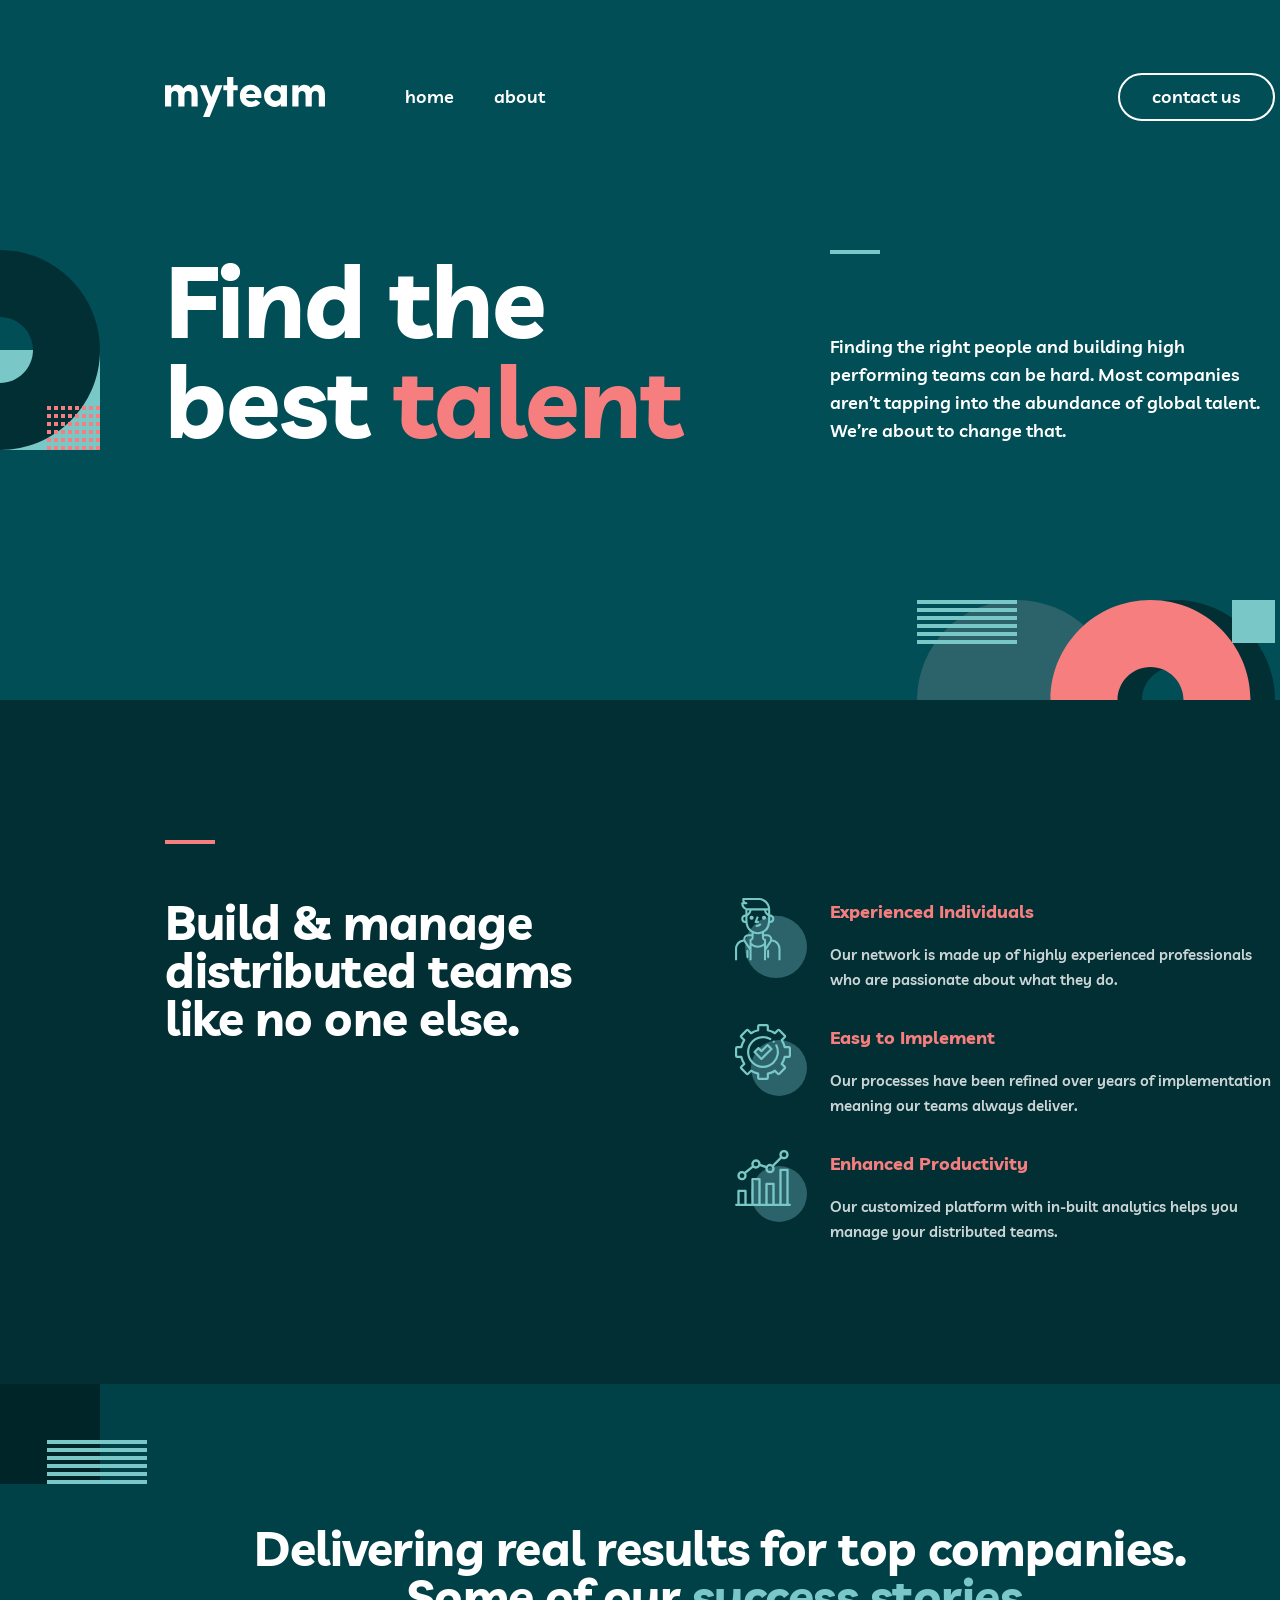
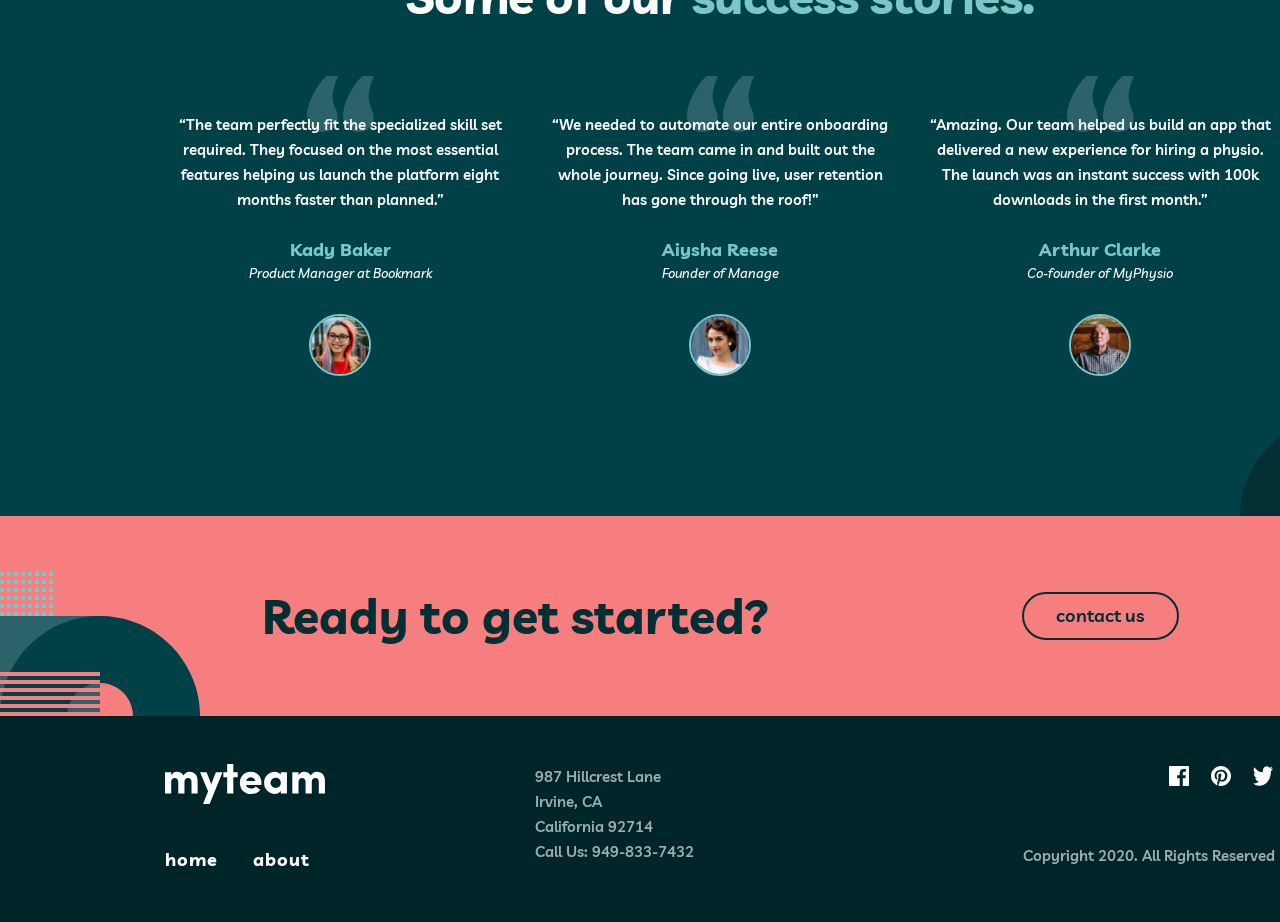
==== index.html @ 29c7c9a6 "Merge branch 'main' into K2-21" ====
<!DOCTYPE html>
<html lang="en">

<head>
  <meta charset="UTF-8" />
  <meta name="viewport" content="width=1440" />
  <title>myteam — Find the best talent</title>

  <link rel="icon" type="image/png" sizes="32x32" href="assets/favicon-32x32.png" />

  <link rel="preconnect" href="https://fonts.googleapis.com" />
  <link rel="preconnect" href="https://fonts.gstatic.com" crossorigin />
  <link href="https://fonts.googleapis.com/css2?family=Livvic:ital,wght@0,500;0,600;0,700;1,500&display=swap"
    rel="stylesheet" />

  <link rel="stylesheet" href="css/style.css" />
  <link rel="stylesheet" href="css/style_index.css" />
</head>

<body>

  <!-- ================= HERO ================= -->
  <header class="hero">
    <div class="shape-layer" aria-hidden="true">
      <img class="shape-home-1" src="assets/bg-pattern-home-1.svg" alt="" />
      <img class="shape-home-2" src="assets/bg-pattern-home-2.svg" alt="" />
    </div>

    <div class="container site-header">
      <div class="site-header-left">
        <a href="index.html" class="logo">
          <img src="assets/logo.svg" alt="myteam" />
        </a>
        <nav class="main-nav body-1">
          <a href="index.html" class="is-active">home</a>
          <a href="pages/about.html">about</a>
        </nav>
      </div>

      <a href="pages/contact.html" class="btn btn-outline">contact us</a>
    </div>

    <div class="container hero-grid">
      <h1 class="hero-title h1-large">Find the<br />best <span class="highlight">talent</span></h1>

      <div class="hero-lede-col">
        <span class="section-accent section-accent--blue"></span>
        <p class="hero-lede body-1">Finding the right people and building high performing teams can be hard.
          Most companies aren&rsquo;t tapping into the abundance of global talent. We&rsquo;re about to
          change that.</p>
      </div>
    </div>
  </header>

  <main>

    <!-- ================= Entry section ================= -->
    <section class="value-props-section">
      <div class="shape-layer" aria-hidden="true">
        <img class="shape-home-3" src="assets/bg-pattern-home-3.svg" alt="" />
      </div>

      <div class="container value-props-grid">
        <div class="value-props-heading-col">
          <span class="section-accent"></span>
          <h2 class="value-props-title h2">Build &amp; manage distributed teams like no one else.</h2>
        </div>

        <ul class="value-prop-list">
          <li class="value-prop">
            <div class="value-prop-icon">
              <img src="assets/icon-person.svg" alt="" aria-hidden="true" />
            </div>
            <div class="value-prop-body">
              <h3 class="value-prop-heading h3">Experienced Individuals</h3>
              <p class="value-prop-text body-2">Our network is made up of highly experienced professionals
                who are passionate about what they do.</p>
            </div>
          </li>

          <li class="value-prop">
            <div class="value-prop-icon">
              <img src="assets/icon-cog.svg" alt="" aria-hidden="true" />
            </div>
            <div class="value-prop-body">
              <h3 class="value-prop-heading h3">Easy to Implement</h3>
              <p class="value-prop-text body-2">Our processes have been refined over years of implementation
                meaning our teams always deliver.</p>
            </div>
          </li>

          <li class="value-prop">
            <div class="value-prop-icon">
              <img src="assets/icon-chart.svg" alt="" aria-hidden="true" />
            </div>
            <div class="value-prop-body">
              <h3 class="value-prop-heading h3">Enhanced Productivity</h3>
              <p class="value-prop-text body-2">Our customized platform with in-built analytics helps you
                manage your distributed teams.</p>
            </div>
          </li>
        </ul>
      </div>
    </section>

    <!-- ================= Team Section ================= -->
    <section class="testimonials-section">
      <div class="shape-layer" aria-hidden="true">
        <img class="shape-home-4" src="assets/bg-pattern-home-4-about-3.svg" alt="" />
        <img class="shape-home-5" src="assets/bg-pattern-home-5.svg" alt="" />
      </div>

      <div class="container">
        <h2 class="testimonials-title h2">
          Delivering real results for top companies. Some of our
          <span class="highlight-blue">success stories.</span>
        </h2>

        <ul class="testimonial-list">
          <li class="testimonial">
            <img class="testimonial-quote-icon" src="assets/icon-quotes.svg" alt="" aria-hidden="true" />
            <blockquote class="testimonial-quote body-2">
              &ldquo;The team perfectly fit the specialized skill set required. They focused on the most
              essential features helping us launch the platform eight months faster than planned.&rdquo;
            </blockquote>
            <p class="testimonial-name h3">Kady Baker</p>
            <p class="testimonial-role">Product Manager at Bookmark</p>
            <img class="testimonial-avatar" src="assets/avatar-kady.jpg" alt="Kady Baker" width="62" height="62" />
          </li>

          <li class="testimonial">
            <img class="testimonial-quote-icon" src="assets/icon-quotes.svg" alt="" aria-hidden="true" />
            <blockquote class="testimonial-quote body-2">
              &ldquo;We needed to automate our entire onboarding process. The team came in and built out the
              whole journey. Since going live, user retention has gone through the roof!&rdquo;
            </blockquote>
            <p class="testimonial-name h3">Aiysha Reese</p>
            <p class="testimonial-role">Founder of Manage</p>
            <img class="testimonial-avatar" src="assets/avatar-aiysha.jpg" alt="Aiysha Reese" width="62" height="62" />
          </li>

          <li class="testimonial">
            <img class="testimonial-quote-icon" src="assets/icon-quotes.svg" alt="" aria-hidden="true" />
            <blockquote class="testimonial-quote body-2">
              &ldquo;Amazing. Our team helped us build an app that delivered a new experience for hiring a
              physio. The launch was an instant success with 100k downloads in the first month.&rdquo;
            </blockquote>
            <p class="testimonial-name h3">Arthur Clarke</p>
            <p class="testimonial-role">Co-founder of MyPhysio</p>
            <img class="testimonial-avatar" src="assets/avatar-arthur.jpg" alt="Arthur Clarke" width="62" height="62" />
          </li>
        </ul>
      </div>
    </section>

    <section class="banner"> <!-- CTA banner -->
      <figure>
        <img src="assets/bg-pattern-home-6-about-5.svg" alt="" /> <!-- decorative shape -->
      </figure>

      <div class="banner-content">
      <h2>Ready to get started?</h2>
      <a href="pages/contact.html" class="btn btn-outline-dark btn-banner">contact us</a>
      </div>
    </section>
   
  </main>

  <footer class="footer">
    <div class="footer-container">

    <!-- Logo and navigation -->
    <div class="footer-brand">
      <a href="index.html" class="footer-logo"><img src="assets/logo.svg" alt="" srcset=""></a>

      <nav class="footer-nav h3" aria-label="Footer navigation">
        <a href="index.html">home</a>
        <a href="pages/about.html">about</a>
      </nav>
    </div>

      <!-- Contact information -->
      <address class="footer-contact body-2">
        <p>987 Hillcrest Lane</p>
        <p>Irvine, CA</p>
        <p>California 92714</p>
        <p>
          Call Us:
          <a href="tel:+19498337432">949-833-7432</a>
        </p>
      </address>

      <!-- Social media and copyright -->
      <div class="footer-right body-2">

        <div class="social-links">
          <a href="#" aria-label="Facebook">
            <img src="assets/icon-facebook.svg" alt="">
          </a>

          <a href="#" aria-label="Pinterest">
            <img src="assets/icon-pinterest.svg" alt="">
          </a>

          <a href="#" aria-label="Twitter">
            <img src="assets/icon-twitter.svg" alt="">
          </a>
        </div>

        <p class="copyright">
          Copyright 2020. All Rights Reserved
        </p>

      </div>

    </div>
  </footer>

</body>

</html>
---- css/style.css ----
@import url('https://fonts.googleapis.com/css2?family=Livvic:wght@600;700&display=swap');

:root {
    /* Typography — family */
    --font-heading: 'Livvic', sans-serif;
    --font-weight-heading: 700;
    --font-body: 'Livvic', sans-serif;
    --font-weight-body: 600;

    /* COLORS - Primary */
    --color-midnight-green: #014E56;
    --color-light-coral: #F67E7E;
    --color-white: #FFFFFF;

    /* COLORS - Secondary */
    --color-rapture-blue: #79C8C7;
    --color-police-blue: #2C6269;
    --color-deep-jungle-green: #004047;
    --color-sacramento-state-green: #012F34;
    --color-dark-green: #002529;

    /* Typography — sizes */
    --text-h1-large: 100px;
    --text-h1-small: 64px;
    --text-h2: 48px;
    --text-h3: 18px;
    --text-body-1: 18px;
    --text-body-2: 15px;
    --text-label: 13px;

    /* Typography — line heights */
    --line-h1-large: 100px;
    --line-h1-small: 56px;
    --line-h2: 48px;
    --line-h3: 28px;
    --line-body-1: 28px;
    --line-body-2: 25px;
}

.h1-large {
    font-family: var(--font-heading);
    font-weight: var(--font-weight-heading);
    font-size: var(--text-h1-large);
    line-height: var(--line-h1-large);
}

.h1-small {
    font-family: var(--font-heading);
    font-weight: var(--font-weight-heading);
    font-size: var(--text-h1-small);
    line-height: var(--line-h1-small);
}

.h2 {
    font-family: var(--font-heading);
    font-weight: var(--font-weight-heading);
    font-size: var(--text-h2);
    line-height: var(--line-h2);
}

.h3 {
    font-family: var(--font-heading);
    font-weight: var(--font-weight-heading);
    font-size: var(--text-h3);
    line-height: var(--line-h3);
}

.body-1 {
    font-family: var(--font-body);
    font-weight: var(--font-weight-body);
    font-size: var(--text-body-1);
    line-height: var(--line-body-1);
}

.body-2 {
    font-family: var(--font-body);
    font-weight: var(--font-weight-body);
    font-size: var(--text-body-2);
    line-height: var(--line-body-2);
}

/* FOOTER start ------------------------------------------------- */

.footer {
    background-color: var(--color-dark-green);
    color: var(--color-white);
    padding: 48px 0;
}

.footer address {
    font-style: normal;
}

.footer-container {
    margin: 0 auto;
    width: min(1110px, 90%);
    display: grid;
    grid-template-columns: 1fr 1fr 1fr;
    align-items: start;
    margin-left: 165px;
    margin-right: 163px;
}

/* ----Logo---- */
.footer-logo {
    display: inline-block;
}

/* ----Footer navigation---- */

.footer-nav {
    display: flex;
    gap: 35px;
    margin-top: 35px;
}

.footer-nav a {
    color: var(--color-white);
    display: inline-block;
    text-decoration: none;
    letter-spacing: 1px;
}

.footer-nav a:hover {
    color: var(--color-rapture-blue);
}

/* ---- Contact information---- */

.footer-contact {
    margin: 0;
    color: #9aaeb0;
}

.footer-contact p {
    margin: 0;
}

.footer-contact a {
    color: inherit;
    text-decoration: none;
}

.footer-contact a:hover {
    color: var(--color-rapture-blue);
}

/* ----Right side----*/

.footer-right {
    display: flex;
    flex-direction: column;
    align-items: flex-end;
    height: 100%;
}

.social-links {
    display: flex;
    gap: 18px;
}

.social-links a {
    display: flex;
    align-items: center;
    justify-content: center;
    width: 24px;
    height: 24px;
}

.social-links img {
    width: 20px;
    height: 20px;
}

.copyright {
    margin: 55px 0 0;
    color: #9aaeb0;

}

/* FOOTER END ------------------------------------------------------------------------------------- */

/* SHARED / GLOBAL start ---------------------------------------------------
   Base reset, page shell, header + navigation, buttons and the decorative
   shape layer. All of this is reused by about.html and contact.html, so it
   lives here rather than in a per-page sheet.
   ------------------------------------------------------------------------ */
 
*,
*::before,
*::after {
    box-sizing: border-box;
    margin: 0;
    padding: 0;
}
 
body {
    font-family: var(--font-body);
    font-weight: var(--font-weight-body);
    font-size: var(--text-body-2);
    line-height: var(--line-body-2);
    color: var(--color-white);
    background: var(--color-midnight-green);
    min-width: 1440px; /* desktop-only build — no breakpoints below this */
}
 
ul {
    list-style: none;
}
 
img {
    display: block;
    max-width: 100%;
}
 
a {
    text-decoration: none;
    color: inherit;
}
 
button {
    cursor: pointer;
    background: none;
    border: none;
}
 
/* ----Page shell---- */
/* 1110px of content, centred — the 165px side margins from the Figma frame */
 
.container {
    width: 1110px;
    margin-inline: auto;
}
 
/* ----Decorative shape layer---- */
/* Each section drops its artwork into one of these and clips it with
   overflow: hidden, so nothing bleeds between sections. */
 
.shape-layer {
    position: absolute;
    inset: 0;
    pointer-events: none;
}
 
.shape-layer img {
    position: absolute;
}
 
/* ----Buttons---- */
 
.btn {
    display: inline-flex;
    align-items: center;
    justify-content: center;
    height: 48px;
    padding-inline: 32px;
    border-radius: 24px;
    border: 2px solid currentColor;
    font-family: var(--font-body);
    font-weight: var(--font-weight-body);
    font-size: var(--text-body-1);
    line-height: var(--line-body-1);
    white-space: nowrap;
    transition: background-color 0.2s ease, color 0.2s ease;
}
 
.btn-outline {
    color: var(--color-white);
}
 
.btn-outline:hover {
    background: var(--color-white);
    color: var(--color-midnight-green);
}
 
.btn-outline-dark {
    color: var(--color-sacramento-state-green);
}
 
.btn-outline-dark:hover {
    background: var(--color-sacramento-state-green);
    color: var(--color-light-coral);
}
 
/* ----Accent bar above a heading---- */
 
.section-accent {
    display: block;
    width: 50px;
    height: 4px;
    background: var(--color-light-coral);
}
 
.section-accent--blue {
    background: var(--color-rapture-blue);
}
 
/* ----Header---- */
 
.site-header {
    display: flex;
    align-items: center;
    justify-content: space-between;
    height: 48px;
}
 
.site-header-left {
    display: flex;
    align-items: center;
    gap: 80px;
}
 
.logo img {
    width: 160px;
    height: 40px;
}
 
/* ----Main navigation---- */
 
.main-nav {
    display: flex;
    gap: 40px;
}
 
.main-nav a {
    transition: color 0.2s ease;
}
 
/* The design has no persistent current-page marker, so .is-active is left
   unstyled — the hook stays available for templating. */
.main-nav a:hover {
    color: var(--color-light-coral);
}
 
/* SHARED / GLOBAL END ----------------------------------------------------- */


/* -----CTA banner-----START */
.banner {
  position: relative;
  width: 100%;
  height: 200px;
  background-color: var(--color-light-coral);
  display: flex;
  flex-direction: row;
  align-items: center;
  justify-content: center;
}

.banner figure {
    position:absolute;
    left: 0;
    bottom: 0;
}

.banner-content {
    display: flex;
    flex-direction: row;
    align-items: center;
    justify-content: space-between;
    flex-basis: 917px;
}

.banner-content h2 {
  color: var(--color-sacramento-state-green);
  font-family: var(--font-heading);
  font-size: var(--text-h2);
  font-weight: var(--font-weight-heading);
  line-height: var(--line-h2);
}

.btn-banner:hover {
    color:var(--color-white);
    border: none;
}
/* -----CTA banner-----END */
---- css/style_index.css ----
/* =========================================================
   Home — Desktop (1440px frame)

   Home-page sections only. The reset, .container, .shape-layer,
   buttons, .section-accent and the header/nav all live in style.css,
   which must be loaded first.
   ========================================================= */

/* =========================================================
   HERO  (700px tall in the frame)
   ========================================================= */
.hero {
  position: relative;
  overflow: hidden;
  background: var(--color-midnight-green);
  padding-top: 73px;
  padding-bottom: 250px;
}

.hero > .container {
  position: relative;
  z-index: 1;
}

/* Ring, bleeds off the left edge, vertically centred in the hero */
.shape-home-1 {
  width: 200px;
  height: auto;
  left: -100px;
  top: 250px;
}

/* Coral composite (358x200). Only the top ~85px clears the hero's bottom
   edge — the rest is cut off by the section's overflow, as in the Figma
   frame. Right edge lines up with the container. */
.shape-home-2 {
  width: 358px;
  height: auto;   /* never pin both axes — the file keeps its own ratio */
  right: calc(50% - 555px);
  top: 600px;     /* 700px hero - 85px visible */
}

.hero-grid {
  display: grid;
  grid-template-columns: 635px 445px;
  column-gap: 30px;
  align-items: start;
  padding-top: 129px;
}

.hero-title {
  letter-spacing: -1.04px;
}

.hero-title .highlight {
  color: var(--color-light-coral);
}

.hero-lede {
  margin-top: 79px;
}

/* =========================================================
   Entry section  (684px tall in the frame)
   ========================================================= */
.value-props-section {
  position: relative;
  overflow: hidden;
  background: var(--color-sacramento-state-green);
  padding-block: 140px;
}

.value-props-section > .container {
  position: relative;
  z-index: 1;
}

.shape-home-3 {
  width: 200px;
  height: auto;
  right: -100px;
  top: 440px;     /* 684px section - 244px tall */
}

.value-props-grid {
  display: grid;
  grid-template-columns: 445px 540px;
  column-gap: 125px;
  align-items: start;
}

.value-props-title {
  margin-top: 54px;
  letter-spacing: -0.5px;
}

.value-prop-list {
  display: flex;
  flex-direction: column;
  gap: 32px;
  padding-top: 58px;
}

.value-prop {
  display: grid;
  grid-template-columns: 72px 1fr;
  column-gap: 23px;
  align-items: start;
}

/* The disc behind the glyph is baked into the SVG, so nothing is drawn here */
.value-prop-icon {
  width: 72px;
}

.value-prop-icon img {
  width: 72px;
  height: auto;
}

.value-prop-heading {
  color: var(--color-light-coral);
}

.value-prop-text {
  margin-top: 16px;
  opacity: 0.8;
}

/* =========================================================
   Team Section  (745px tall in the frame)
   ========================================================= */
.testimonials-section {
  position: relative;
  overflow: hidden;
  background: var(--color-deep-jungle-green);
  padding-block: 140px;
  text-align: center;
}

.testimonials-section > .container {
  position: relative;
  z-index: 1;
}

.shape-home-4 {
  width: 147px;
  height: auto;
  left: 0;
  top: 0;
}

.shape-home-5 {
  width: 200px;
  height: auto;
  right: 0;
  top: 633px;     /* sits flush with the section's bottom edge */
}

.testimonials-title {
  width: 932px;
  margin-inline: auto;
  letter-spacing: -0.5px;
}

.testimonials-title .highlight-blue {
  color: var(--color-rapture-blue);
}

.testimonial-list {
  display: grid;
  grid-template-columns: repeat(3, 350px);
  justify-content: space-between;
  margin-top: 56px;
}

.testimonial-quote-icon {
  width: 67px;
  height: 56px;
  margin-inline: auto;
}

/* The quote text overlaps the quote mark by 20px, as in the design */
.testimonial-quote {
  margin-top: -20px;
}

.testimonial-name {
  margin-top: 24px;
  color: var(--color-rapture-blue);
}

.testimonial-role {
  font-family: var(--font-body);
  font-weight: 500;
  font-style: italic;
  font-size: var(--text-label);
  line-height: 18px;
}

.testimonial-avatar {
  width: 62px;
  height: 62px;
  margin: 32px auto 0;
  border: 2px solid var(--color-rapture-blue);
  border-radius: 50%;
  object-fit: cover;
}
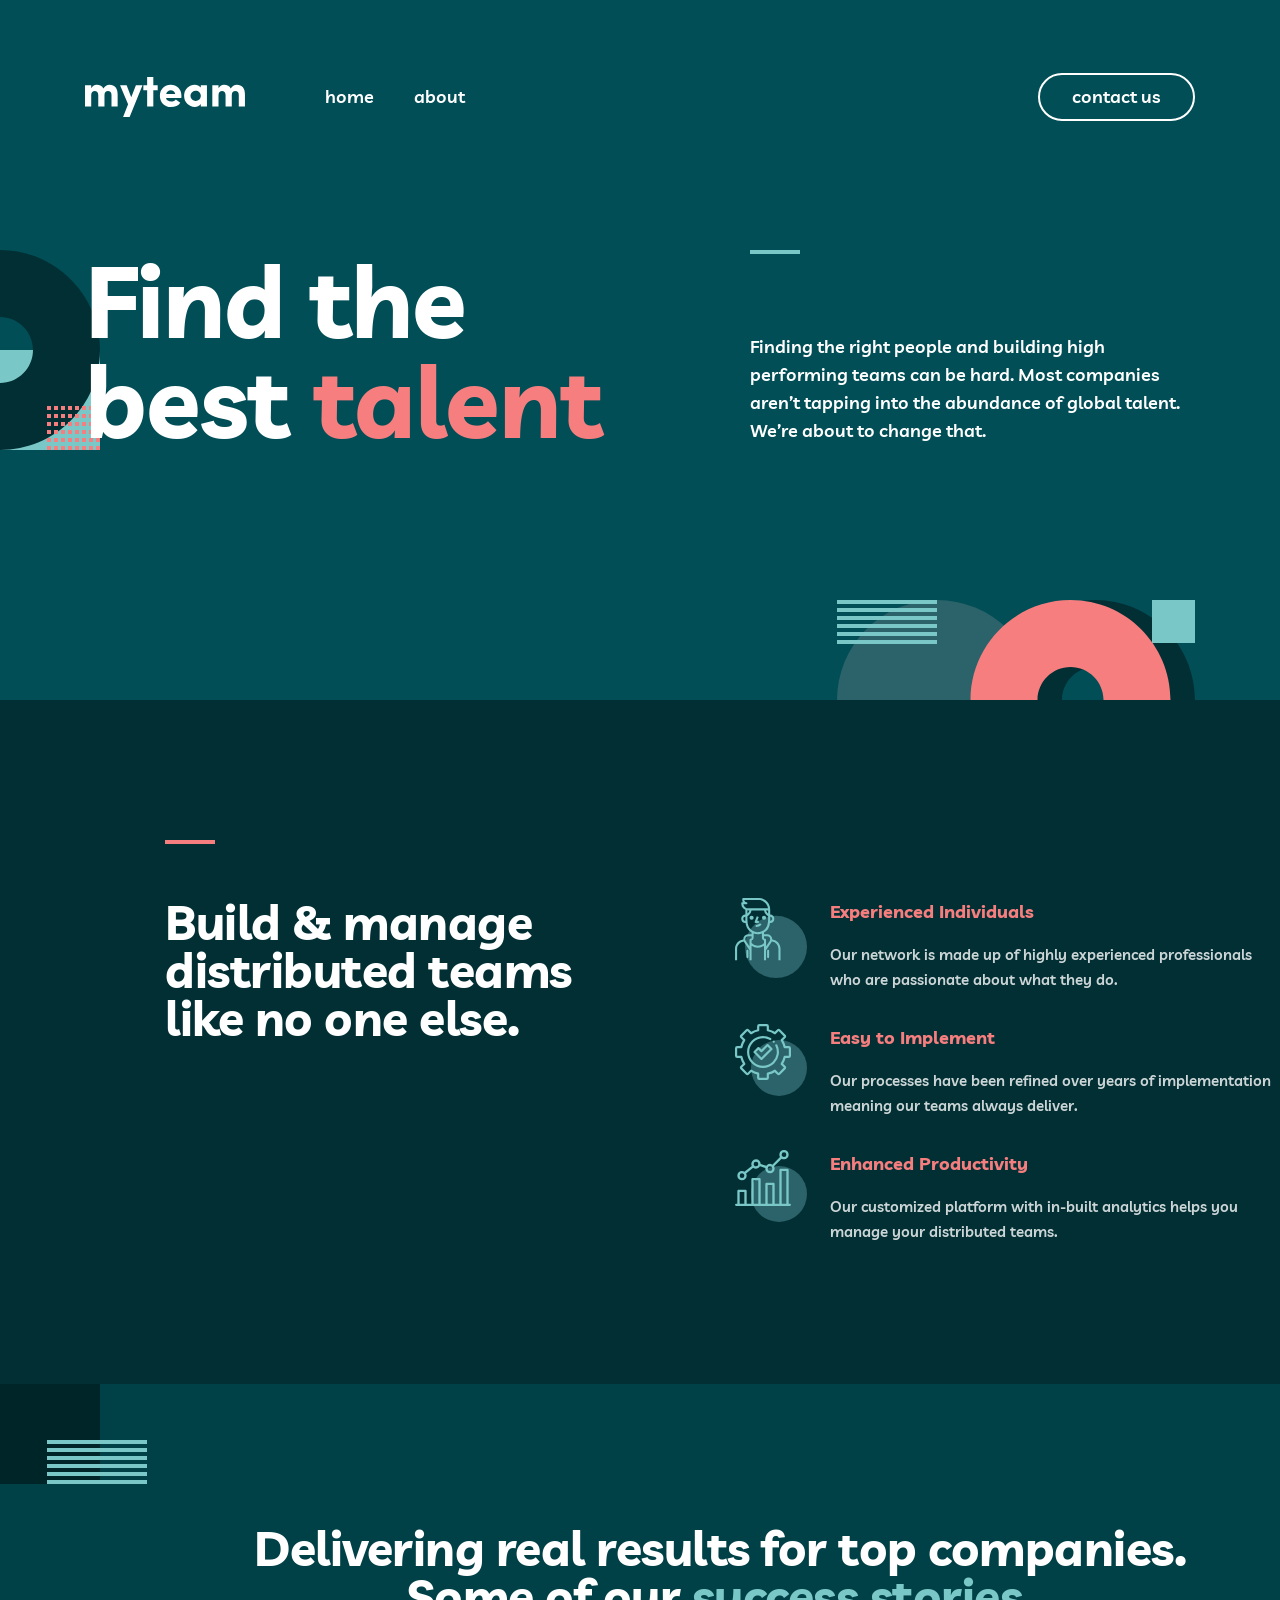
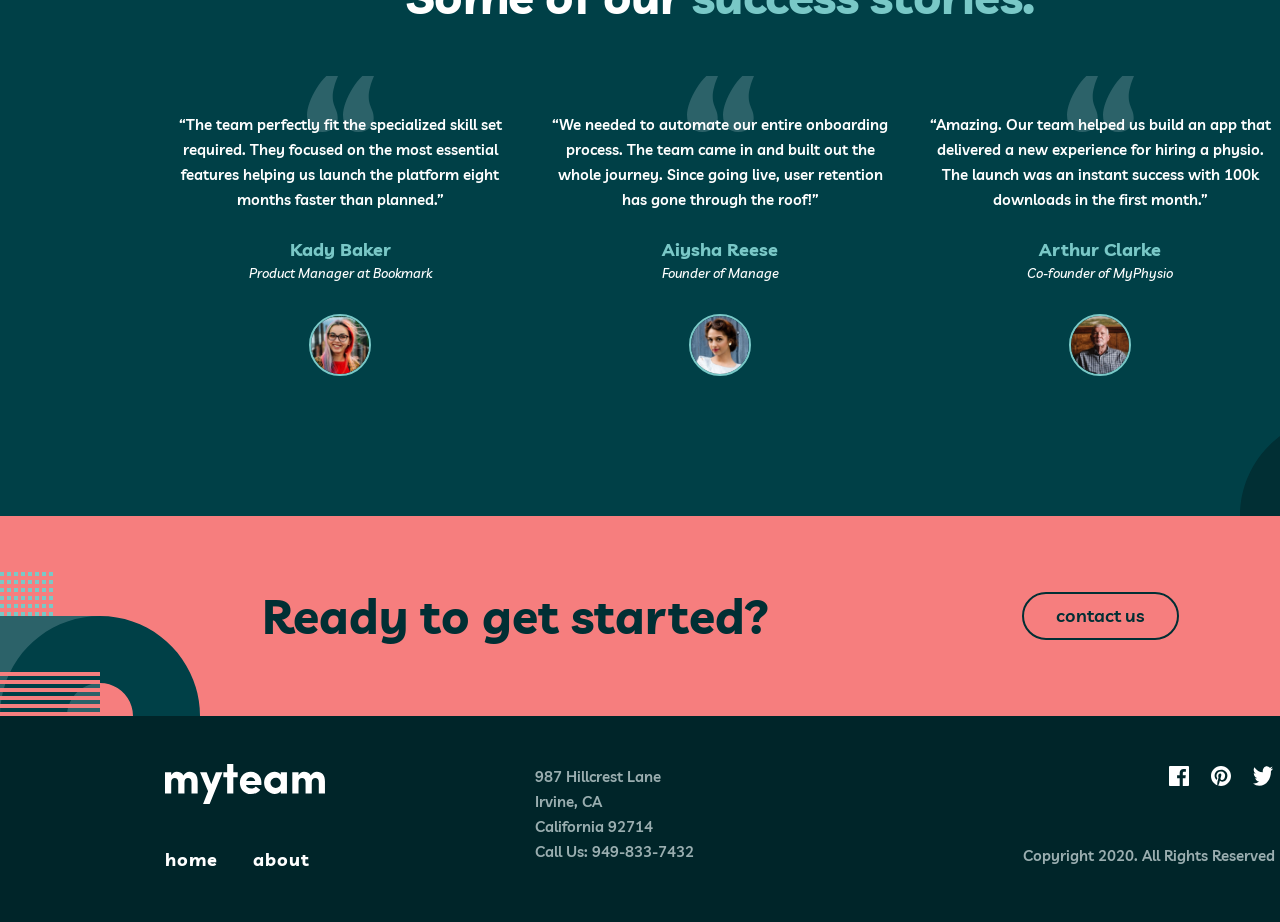
==== commit 0dcb950f: "K2-26 Adjusted index.html Header to tablet view" ====
--- a/index.html
+++ b/index.html
@@ -3,7 +3,7 @@
 
 <head>
   <meta charset="UTF-8" />
-  <meta name="viewport" content="width=1440" />
+  <meta name="viewport" content="width=device-width, initial-scale=1" />
   <title>myteam — Find the best talent</title>
 
   <link rel="icon" type="image/png" sizes="32x32" href="assets/favicon-32x32.png" />
--- a/css/style.css
+++ b/css/style.css
@@ -201,7 +201,6 @@
     line-height: var(--line-body-2);
     color: var(--color-white);
     background: var(--color-midnight-green);
-    min-width: 1440px; /* desktop-only build — no breakpoints below this */
 }
  
 ul {
@@ -374,3 +373,50 @@
     border: none;
 }
 /* -----CTA banner-----END */
+
+
+/* RESPONSIVE start --------------------------------------------------------
+   The page is being converted to tablet one section at a time. Sections
+   listed below are still desktop-only: they are pinned to the 1440px layout
+   so they don't collapse while the converted ones go fluid. This costs a
+   horizontal scrollbar under 1440px — it disappears once the last selector
+   is removed from this block.
+   ------------------------------------------------------------------------ */
+
+/* ----Not yet converted---- */
+/* Delete a selector from here when that section gets its own breakpoints. */
+
+.value-props-section,
+.testimonials-section,
+.banner,
+.footer {
+    min-width: 1440px;
+}
+
+.value-props-section .container,
+.testimonials-section .container {
+    width: 1110px;
+}
+
+/* ----Tablet (768px frame)---- */
+/* Header only. The container narrows to 689px (39px side margins), the logo
+   drops to 128x32, and the gap to the nav closes from 80px to 48px. The nav
+   gap itself and the button are unchanged from desktop. */
+
+@media (max-width: 1109px) {
+
+    .container {
+        width: min(689px, calc(100% - 78px));
+    }
+
+    .site-header-left {
+        gap: 48px;
+    }
+
+    .logo img {
+        width: 128px;
+        height: 32px;
+    }
+}
+
+/* RESPONSIVE END ---------------------------------------------------------- */
--- a/css/style_index.css
+++ b/css/style_index.css
@@ -30,14 +30,15 @@
   top: 250px;
 }
 
-/* Coral composite (358x200). Only the top ~85px clears the hero's bottom
-   edge — the rest is cut off by the section's overflow, as in the Figma
-   frame. Right edge lines up with the container. */
+/* Coral composite. The exported file is already cropped to just the part that
+   shows, so it is anchored to the section's bottom edge rather than positioned
+   from the top — that way it stays flush whatever height the hero ends up.
+   Right edge lines up with the container. */
 .shape-home-2 {
   width: 358px;
   height: auto;   /* never pin both axes — the file keeps its own ratio */
   right: calc(50% - 555px);
-  top: 600px;     /* 700px hero - 85px visible */
+  bottom: 0;
 }
 
 .hero-grid {
@@ -79,7 +80,7 @@
   width: 200px;
   height: auto;
   right: -100px;
-  top: 440px;     /* 684px section - 244px tall */
+  bottom: 0;
 }
 
 .value-props-grid {
@@ -154,7 +155,7 @@
   width: 200px;
   height: auto;
   right: 0;
-  top: 633px;     /* sits flush with the section's bottom edge */
+  bottom: 0;
 }
 
 .testimonials-title {
@@ -205,4 +206,56 @@
   border: 2px solid var(--color-rapture-blue);
   border-radius: 50%;
   object-fit: cover;
+}
+
+/* =========================================================
+   TABLET  (768px frame)
+
+   Hero only — it has to convert alongside the header, since the
+   header sits inside it. The sections below are still pinned to
+   the desktop layout by the responsive block in style.css.
+   ========================================================= */
+@media (max-width: 1109px) {
+
+  /* Header moves to y=64 and the section stays 700px tall.
+     64 + 48 header + 112 = 224, where the heading starts. */
+  .hero {
+    padding-top: 64px;
+    padding-bottom: 256px;
+    text-align: center;
+  }
+
+  .hero-grid {
+    grid-template-columns: 1fr;
+    padding-top: 112px;
+  }
+
+  .hero-title {
+    font-size: var(--text-h1-small);   /* 64px */
+    line-height: var(--line-h1-small); /* 56px */
+    letter-spacing: -0.67px;
+  }
+
+  /* The tablet frame drops the accent bar above the lede */
+  .hero-lede-col .section-accent {
+    display: none;
+  }
+
+  .hero-lede {
+    width: 457px;
+    max-width: 100%;
+    margin: 24px auto 0;
+  }
+
+  /* The left ring is not in the tablet frame */
+  .shape-home-1 {
+    display: none;
+  }
+
+  /* Coral composite moves from the right edge to dead centre */
+  .shape-home-2 {
+    right: auto;
+    left: 50%;
+    transform: translateX(-50%);
+  }
 }
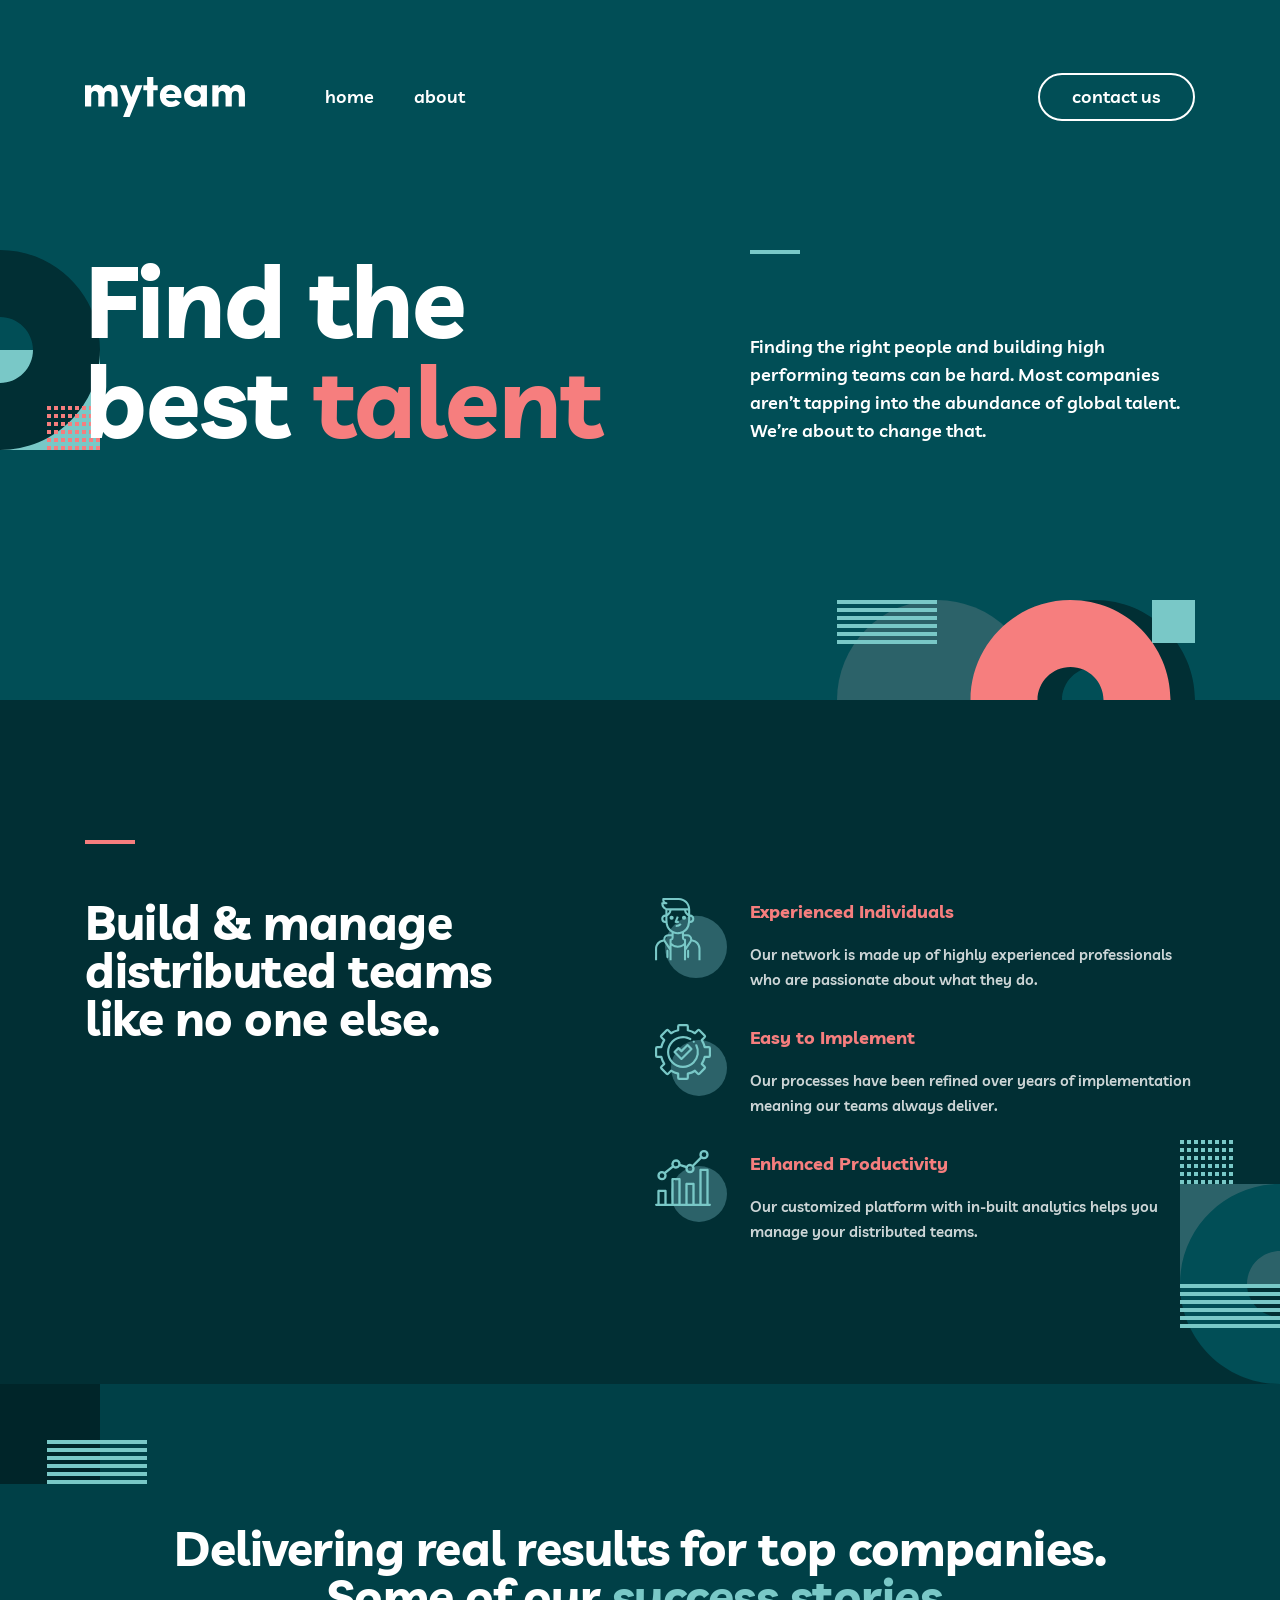
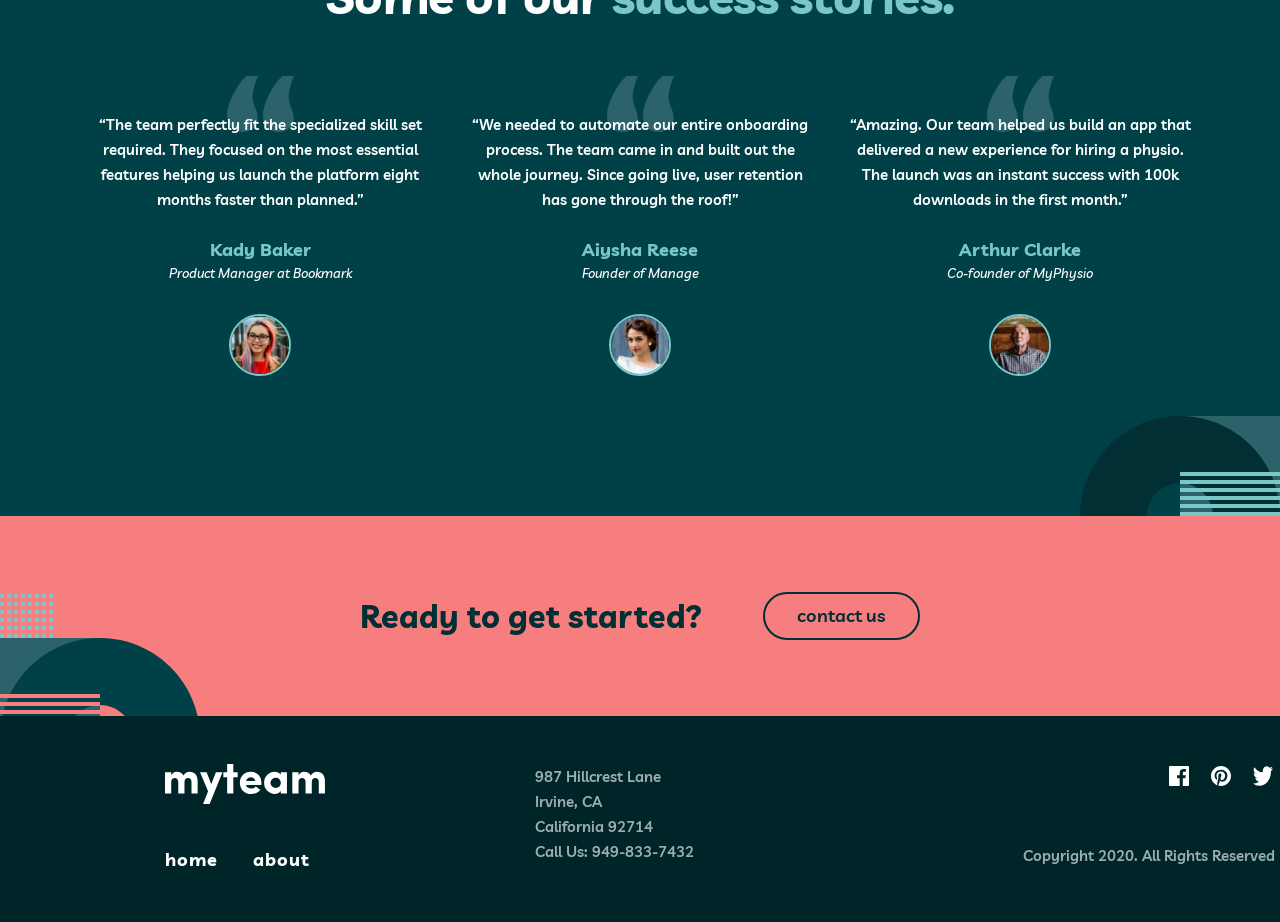
==== commit fa8edfc1: "CTA banner for tablet resoliution" ====
--- a/index.html
+++ b/index.html
@@ -3,7 +3,7 @@
 
 <head>
   <meta charset="UTF-8" />
-  <meta name="viewport" content="width=device-width, initial-scale=1" />
+  <meta name="viewport" content="width=1440" />
   <title>myteam — Find the best talent</title>
 
   <link rel="icon" type="image/png" sizes="32x32" href="assets/favicon-32x32.png" />
@@ -155,14 +155,15 @@
 
     <section class="banner"> <!-- CTA banner -->
       <figure>
-        <img src="assets/bg-pattern-home-6-about-5.svg" alt="" /> <!-- decorative shape -->
+        <img src="assets/bg-pattern-home-6-about-5.svg" alt="" /> 
       </figure>
-
       <div class="banner-content">
       <h2>Ready to get started?</h2>
       <a href="pages/contact.html" class="btn btn-outline-dark btn-banner">contact us</a>
       </div>
     </section>
+
+
    
   </main>
 
--- a/css/style.css
+++ b/css/style.css
@@ -185,7 +185,7 @@
    shape layer. All of this is reused by about.html and contact.html, so it
    lives here rather than in a per-page sheet.
    ------------------------------------------------------------------------ */
- 
+
 *,
 *::before,
 *::after {
@@ -193,7 +193,7 @@
     margin: 0;
     padding: 0;
 }
- 
+
 body {
     font-family: var(--font-body);
     font-weight: var(--font-weight-body);
@@ -201,52 +201,57 @@
     line-height: var(--line-body-2);
     color: var(--color-white);
     background: var(--color-midnight-green);
-}
- 
+
+
+    /* min-width: 1440px; */
+
+    /* desktop-only build — no breakpoints below this */
+}
+
 ul {
     list-style: none;
 }
- 
+
 img {
     display: block;
     max-width: 100%;
 }
- 
+
 a {
     text-decoration: none;
     color: inherit;
 }
- 
+
 button {
     cursor: pointer;
     background: none;
     border: none;
 }
- 
+
 /* ----Page shell---- */
 /* 1110px of content, centred — the 165px side margins from the Figma frame */
- 
+
 .container {
     width: 1110px;
     margin-inline: auto;
 }
- 
+
 /* ----Decorative shape layer---- */
 /* Each section drops its artwork into one of these and clips it with
    overflow: hidden, so nothing bleeds between sections. */
- 
+
 .shape-layer {
     position: absolute;
     inset: 0;
     pointer-events: none;
 }
- 
+
 .shape-layer img {
     position: absolute;
 }
- 
+
 /* ----Buttons---- */
- 
+
 .btn {
     display: inline-flex;
     align-items: center;
@@ -262,161 +267,153 @@
     white-space: nowrap;
     transition: background-color 0.2s ease, color 0.2s ease;
 }
- 
+
 .btn-outline {
     color: var(--color-white);
 }
- 
+
 .btn-outline:hover {
     background: var(--color-white);
     color: var(--color-midnight-green);
 }
- 
+
 .btn-outline-dark {
     color: var(--color-sacramento-state-green);
 }
- 
+
 .btn-outline-dark:hover {
     background: var(--color-sacramento-state-green);
     color: var(--color-light-coral);
 }
- 
+
 /* ----Accent bar above a heading---- */
- 
+
 .section-accent {
     display: block;
     width: 50px;
     height: 4px;
     background: var(--color-light-coral);
 }
- 
+
 .section-accent--blue {
     background: var(--color-rapture-blue);
 }
- 
+
 /* ----Header---- */
- 
+
 .site-header {
     display: flex;
     align-items: center;
     justify-content: space-between;
     height: 48px;
 }
- 
+
 .site-header-left {
     display: flex;
     align-items: center;
     gap: 80px;
 }
- 
+
 .logo img {
     width: 160px;
     height: 40px;
 }
- 
+
 /* ----Main navigation---- */
- 
+
 .main-nav {
     display: flex;
     gap: 40px;
 }
- 
+
 .main-nav a {
     transition: color 0.2s ease;
 }
- 
+
 /* The design has no persistent current-page marker, so .is-active is left
    unstyled — the hook stays available for templating. */
 .main-nav a:hover {
     color: var(--color-light-coral);
 }
- 
+
 /* SHARED / GLOBAL END ----------------------------------------------------- */
 
 
 /* -----CTA banner-----START */
 .banner {
-  position: relative;
-  width: 100%;
-  height: 200px;
-  background-color: var(--color-light-coral);
-  display: flex;
-  flex-direction: row;
-  align-items: center;
-  justify-content: center;
+    position: relative;
+    height: 200px;
+    background-color: var(--color-light-coral);
+    overflow: hidden;
+    display: flex;
+    align-items: center;
 }
 
 .banner figure {
-    position:absolute;
+    position: absolute;
     left: 0;
     bottom: 0;
+    margin: 0;
+    width: 200px;
+    height: 244px;
+    z-index: 1;
+}
+
+.banner figure img {
+    width: 100%;
+    height: 100%;
+    object-fit: contain;
+    object-position: left bottom;
 }
 
 .banner-content {
-    display: flex;
-    flex-direction: row;
+    position: relative;
+    z-index: 2;
+    width: 100%;
+    max-width: 917px;
+    margin: 0 auto;
+    left: 150px;
+    display: flex;
     align-items: center;
     justify-content: space-between;
-    flex-basis: 917px;
+    padding: 0 20px;
 }
 
 .banner-content h2 {
-  color: var(--color-sacramento-state-green);
-  font-family: var(--font-heading);
-  font-size: var(--text-h2);
-  font-weight: var(--font-weight-heading);
-  line-height: var(--line-h2);
+    color: var(--color-sacramento-state-green);
+    font-family: var(--font-heading);
+    font-size: var(--text-h2);
+    font-weight: var(--font-weight-heading);
+    line-height: var(--line-h2);
+    margin: 0;
 }
 
 .btn-banner:hover {
-    color:var(--color-white);
+    color: var(--color-white);
     border: none;
 }
-/* -----CTA banner-----END */
-
-
-/* RESPONSIVE start --------------------------------------------------------
-   The page is being converted to tablet one section at a time. Sections
-   listed below are still desktop-only: they are pinned to the 1440px layout
-   so they don't collapse while the converted ones go fluid. This costs a
-   horizontal scrollbar under 1440px — it disappears once the last selector
-   is removed from this block.
-   ------------------------------------------------------------------------ */
-
-/* ----Not yet converted---- */
-/* Delete a selector from here when that section gets its own breakpoints. */
-
-.value-props-section,
-.testimonials-section,
-.banner,
-.footer {
-    min-width: 1440px;
-}
-
-.value-props-section .container,
-.testimonials-section .container {
-    width: 1110px;
-}
-
-/* ----Tablet (768px frame)---- */
-/* Header only. The container narrows to 689px (39px side margins), the logo
-   drops to 128x32, and the gap to the nav closes from 80px to 48px. The nav
-   gap itself and the button are unchanged from desktop. */
-
-@media (max-width: 1109px) {
-
-    .container {
-        width: min(689px, calc(100% - 78px));
+
+
+@media (max-width: 1440px) {
+    .banner figure {   
+        bottom: -22px;      
     }
 
-    .site-header-left {
-        gap: 48px;
+    .banner-content {
+        max-width: 600px;
+        left: 0px;
     }
 
-    .logo img {
-        width: 128px;
-        height: 32px;
+    .banner-content h2 {       
+        font-size: 32px;
+        line-height: 32px;
+    }    
+}
+
+@media (max-width: 768px) {
+    .banner {
+        background-color: red;
     }
 }
 
-/* RESPONSIVE END ---------------------------------------------------------- */+/* -----CTA banner-----END */
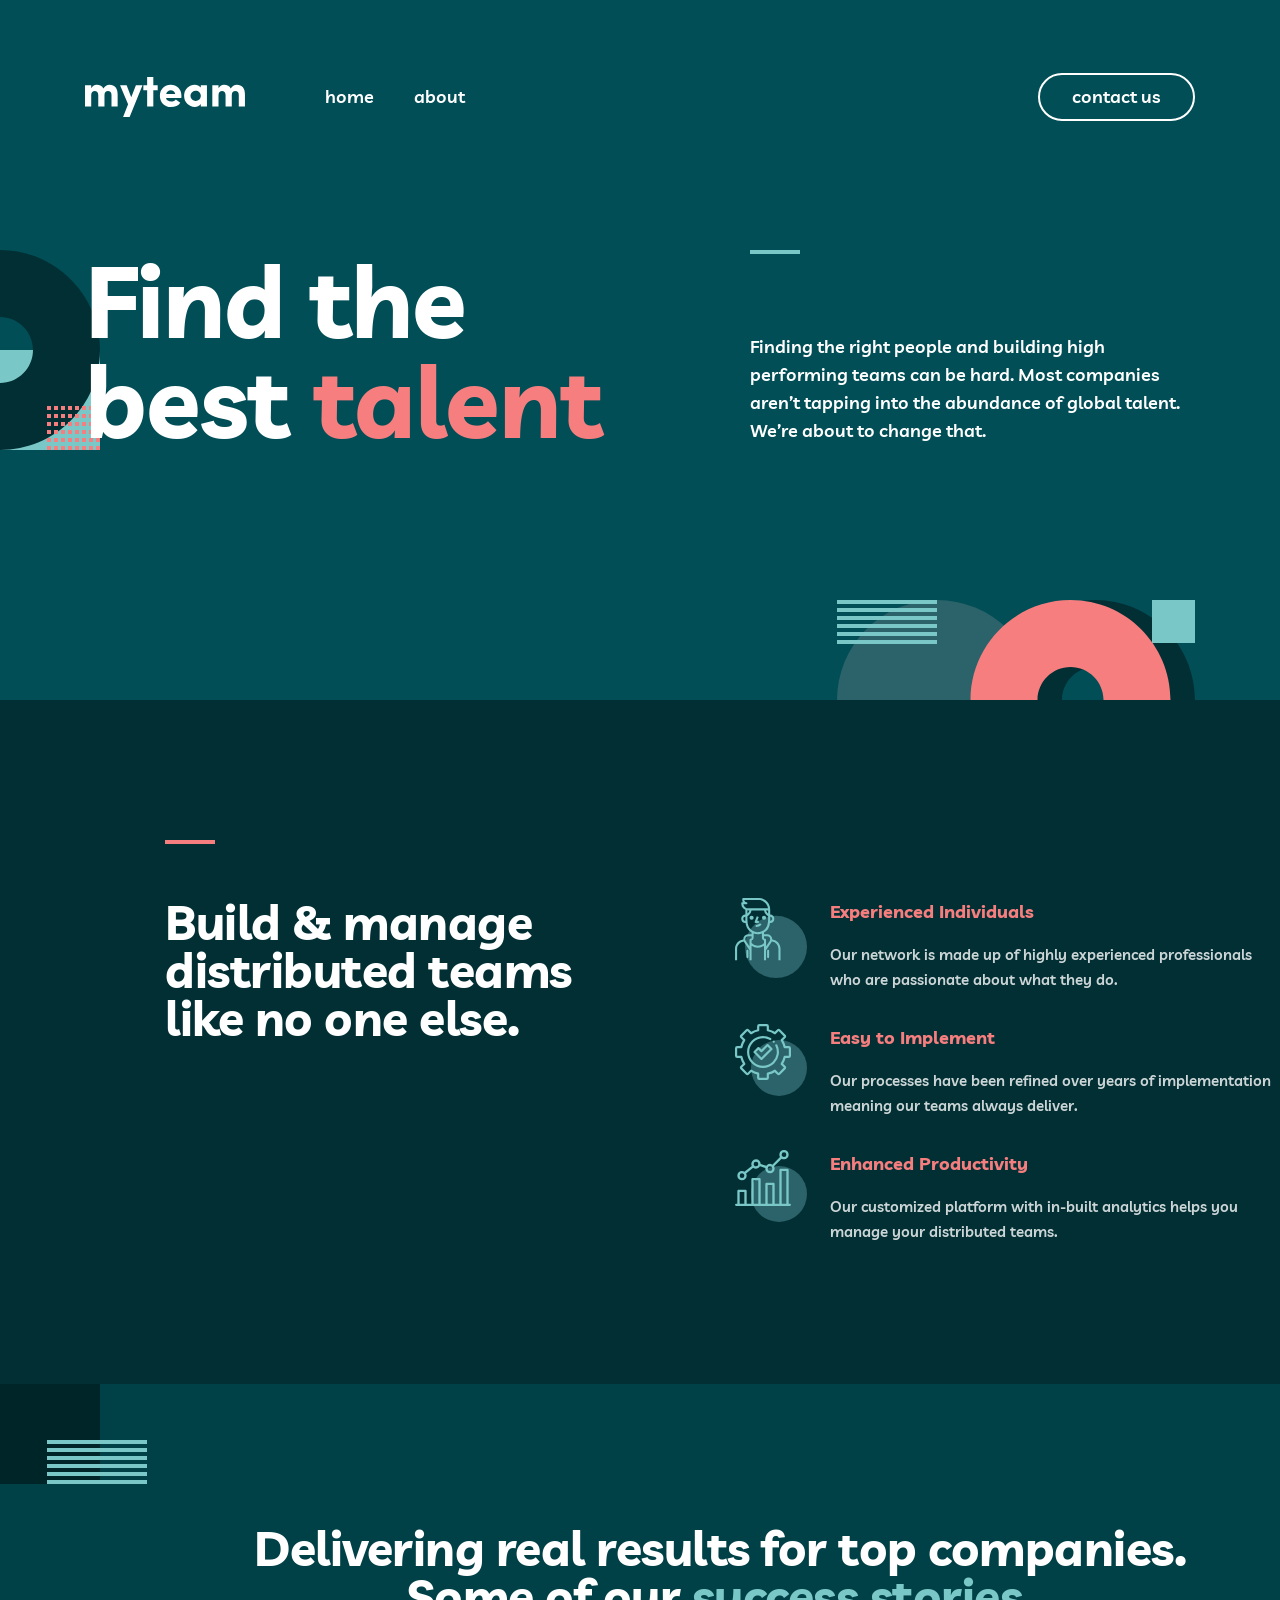
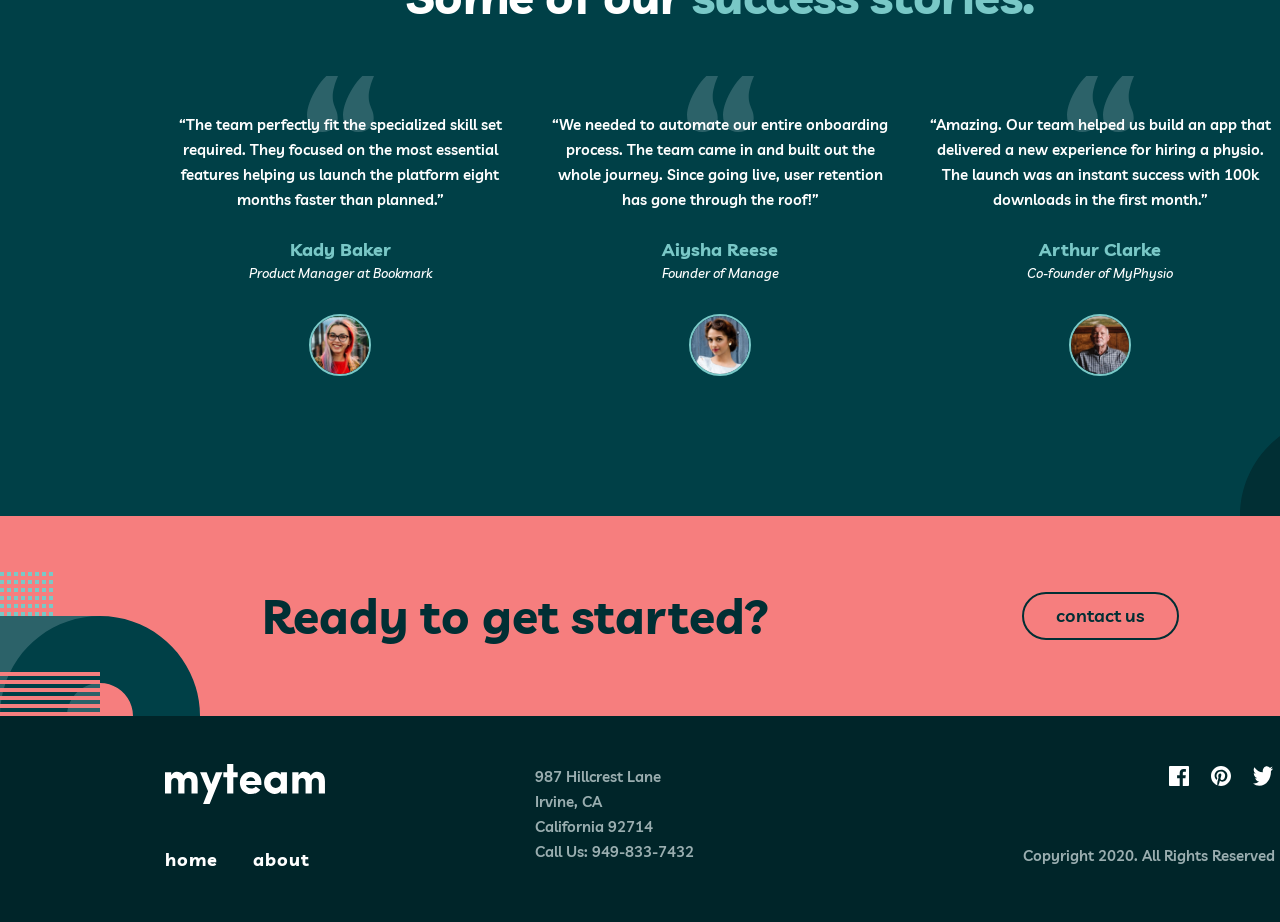
==== commit dc05411f: "Merge pull request #20 from kestas121/K2-26_Tablet_header K2-14 Adjusted index.html Header to tablet" ====
--- a/index.html
+++ b/index.html
@@ -3,7 +3,7 @@
 
 <head>
   <meta charset="UTF-8" />
-  <meta name="viewport" content="width=1440" />
+  <meta name="viewport" content="width=device-width, initial-scale=1" />
   <title>myteam — Find the best talent</title>
 
   <link rel="icon" type="image/png" sizes="32x32" href="assets/favicon-32x32.png" />
@@ -155,15 +155,14 @@
 
     <section class="banner"> <!-- CTA banner -->
       <figure>
-        <img src="assets/bg-pattern-home-6-about-5.svg" alt="" /> 
+        <img src="assets/bg-pattern-home-6-about-5.svg" alt="" /> <!-- decorative shape -->
       </figure>
+
       <div class="banner-content">
       <h2>Ready to get started?</h2>
       <a href="pages/contact.html" class="btn btn-outline-dark btn-banner">contact us</a>
       </div>
     </section>
-
-
    
   </main>
 
--- a/css/style.css
+++ b/css/style.css
@@ -185,7 +185,7 @@
    shape layer. All of this is reused by about.html and contact.html, so it
    lives here rather than in a per-page sheet.
    ------------------------------------------------------------------------ */
-
+ 
 *,
 *::before,
 *::after {
@@ -193,7 +193,7 @@
     margin: 0;
     padding: 0;
 }
-
+ 
 body {
     font-family: var(--font-body);
     font-weight: var(--font-weight-body);
@@ -201,57 +201,52 @@
     line-height: var(--line-body-2);
     color: var(--color-white);
     background: var(--color-midnight-green);
-
-
-    /* min-width: 1440px; */
-
-    /* desktop-only build — no breakpoints below this */
-}
-
+}
+ 
 ul {
     list-style: none;
 }
-
+ 
 img {
     display: block;
     max-width: 100%;
 }
-
+ 
 a {
     text-decoration: none;
     color: inherit;
 }
-
+ 
 button {
     cursor: pointer;
     background: none;
     border: none;
 }
-
+ 
 /* ----Page shell---- */
 /* 1110px of content, centred — the 165px side margins from the Figma frame */
-
+ 
 .container {
     width: 1110px;
     margin-inline: auto;
 }
-
+ 
 /* ----Decorative shape layer---- */
 /* Each section drops its artwork into one of these and clips it with
    overflow: hidden, so nothing bleeds between sections. */
-
+ 
 .shape-layer {
     position: absolute;
     inset: 0;
     pointer-events: none;
 }
-
+ 
 .shape-layer img {
     position: absolute;
 }
-
+ 
 /* ----Buttons---- */
-
+ 
 .btn {
     display: inline-flex;
     align-items: center;
@@ -267,153 +262,161 @@
     white-space: nowrap;
     transition: background-color 0.2s ease, color 0.2s ease;
 }
-
+ 
 .btn-outline {
     color: var(--color-white);
 }
-
+ 
 .btn-outline:hover {
     background: var(--color-white);
     color: var(--color-midnight-green);
 }
-
+ 
 .btn-outline-dark {
     color: var(--color-sacramento-state-green);
 }
-
+ 
 .btn-outline-dark:hover {
     background: var(--color-sacramento-state-green);
     color: var(--color-light-coral);
 }
-
+ 
 /* ----Accent bar above a heading---- */
-
+ 
 .section-accent {
     display: block;
     width: 50px;
     height: 4px;
     background: var(--color-light-coral);
 }
-
+ 
 .section-accent--blue {
     background: var(--color-rapture-blue);
 }
-
+ 
 /* ----Header---- */
-
+ 
 .site-header {
     display: flex;
     align-items: center;
     justify-content: space-between;
     height: 48px;
 }
-
+ 
 .site-header-left {
     display: flex;
     align-items: center;
     gap: 80px;
 }
-
+ 
 .logo img {
     width: 160px;
     height: 40px;
 }
-
+ 
 /* ----Main navigation---- */
-
+ 
 .main-nav {
     display: flex;
     gap: 40px;
 }
-
+ 
 .main-nav a {
     transition: color 0.2s ease;
 }
-
+ 
 /* The design has no persistent current-page marker, so .is-active is left
    unstyled — the hook stays available for templating. */
 .main-nav a:hover {
     color: var(--color-light-coral);
 }
-
+ 
 /* SHARED / GLOBAL END ----------------------------------------------------- */
 
 
 /* -----CTA banner-----START */
 .banner {
-    position: relative;
-    height: 200px;
-    background-color: var(--color-light-coral);
-    overflow: hidden;
-    display: flex;
-    align-items: center;
+  position: relative;
+  width: 100%;
+  height: 200px;
+  background-color: var(--color-light-coral);
+  display: flex;
+  flex-direction: row;
+  align-items: center;
+  justify-content: center;
 }
 
 .banner figure {
-    position: absolute;
+    position:absolute;
     left: 0;
     bottom: 0;
-    margin: 0;
-    width: 200px;
-    height: 244px;
-    z-index: 1;
-}
-
-.banner figure img {
-    width: 100%;
-    height: 100%;
-    object-fit: contain;
-    object-position: left bottom;
 }
 
 .banner-content {
-    position: relative;
-    z-index: 2;
-    width: 100%;
-    max-width: 917px;
-    margin: 0 auto;
-    left: 150px;
-    display: flex;
+    display: flex;
+    flex-direction: row;
     align-items: center;
     justify-content: space-between;
-    padding: 0 20px;
+    flex-basis: 917px;
 }
 
 .banner-content h2 {
-    color: var(--color-sacramento-state-green);
-    font-family: var(--font-heading);
-    font-size: var(--text-h2);
-    font-weight: var(--font-weight-heading);
-    line-height: var(--line-h2);
-    margin: 0;
+  color: var(--color-sacramento-state-green);
+  font-family: var(--font-heading);
+  font-size: var(--text-h2);
+  font-weight: var(--font-weight-heading);
+  line-height: var(--line-h2);
 }
 
 .btn-banner:hover {
-    color: var(--color-white);
+    color:var(--color-white);
     border: none;
 }
-
-
-@media (max-width: 1440px) {
-    .banner figure {   
-        bottom: -22px;      
+/* -----CTA banner-----END */
+
+
+/* RESPONSIVE start --------------------------------------------------------
+   The page is being converted to tablet one section at a time. Sections
+   listed below are still desktop-only: they are pinned to the 1440px layout
+   so they don't collapse while the converted ones go fluid. This costs a
+   horizontal scrollbar under 1440px — it disappears once the last selector
+   is removed from this block.
+   ------------------------------------------------------------------------ */
+
+/* ----Not yet converted---- */
+/* Delete a selector from here when that section gets its own breakpoints. */
+
+.value-props-section,
+.testimonials-section,
+.banner,
+.footer {
+    min-width: 1440px;
+}
+
+.value-props-section .container,
+.testimonials-section .container {
+    width: 1110px;
+}
+
+/* ----Tablet (768px frame)---- */
+/* Header only. The container narrows to 689px (39px side margins), the logo
+   drops to 128x32, and the gap to the nav closes from 80px to 48px. The nav
+   gap itself and the button are unchanged from desktop. */
+
+@media (max-width: 1109px) {
+
+    .container {
+        width: min(689px, calc(100% - 78px));
     }
 
-    .banner-content {
-        max-width: 600px;
-        left: 0px;
+    .site-header-left {
+        gap: 48px;
     }
 
-    .banner-content h2 {       
-        font-size: 32px;
-        line-height: 32px;
-    }    
-}
-
-@media (max-width: 768px) {
-    .banner {
-        background-color: red;
+    .logo img {
+        width: 128px;
+        height: 32px;
     }
 }
 
-/* -----CTA banner-----END */+/* RESPONSIVE END ---------------------------------------------------------- */
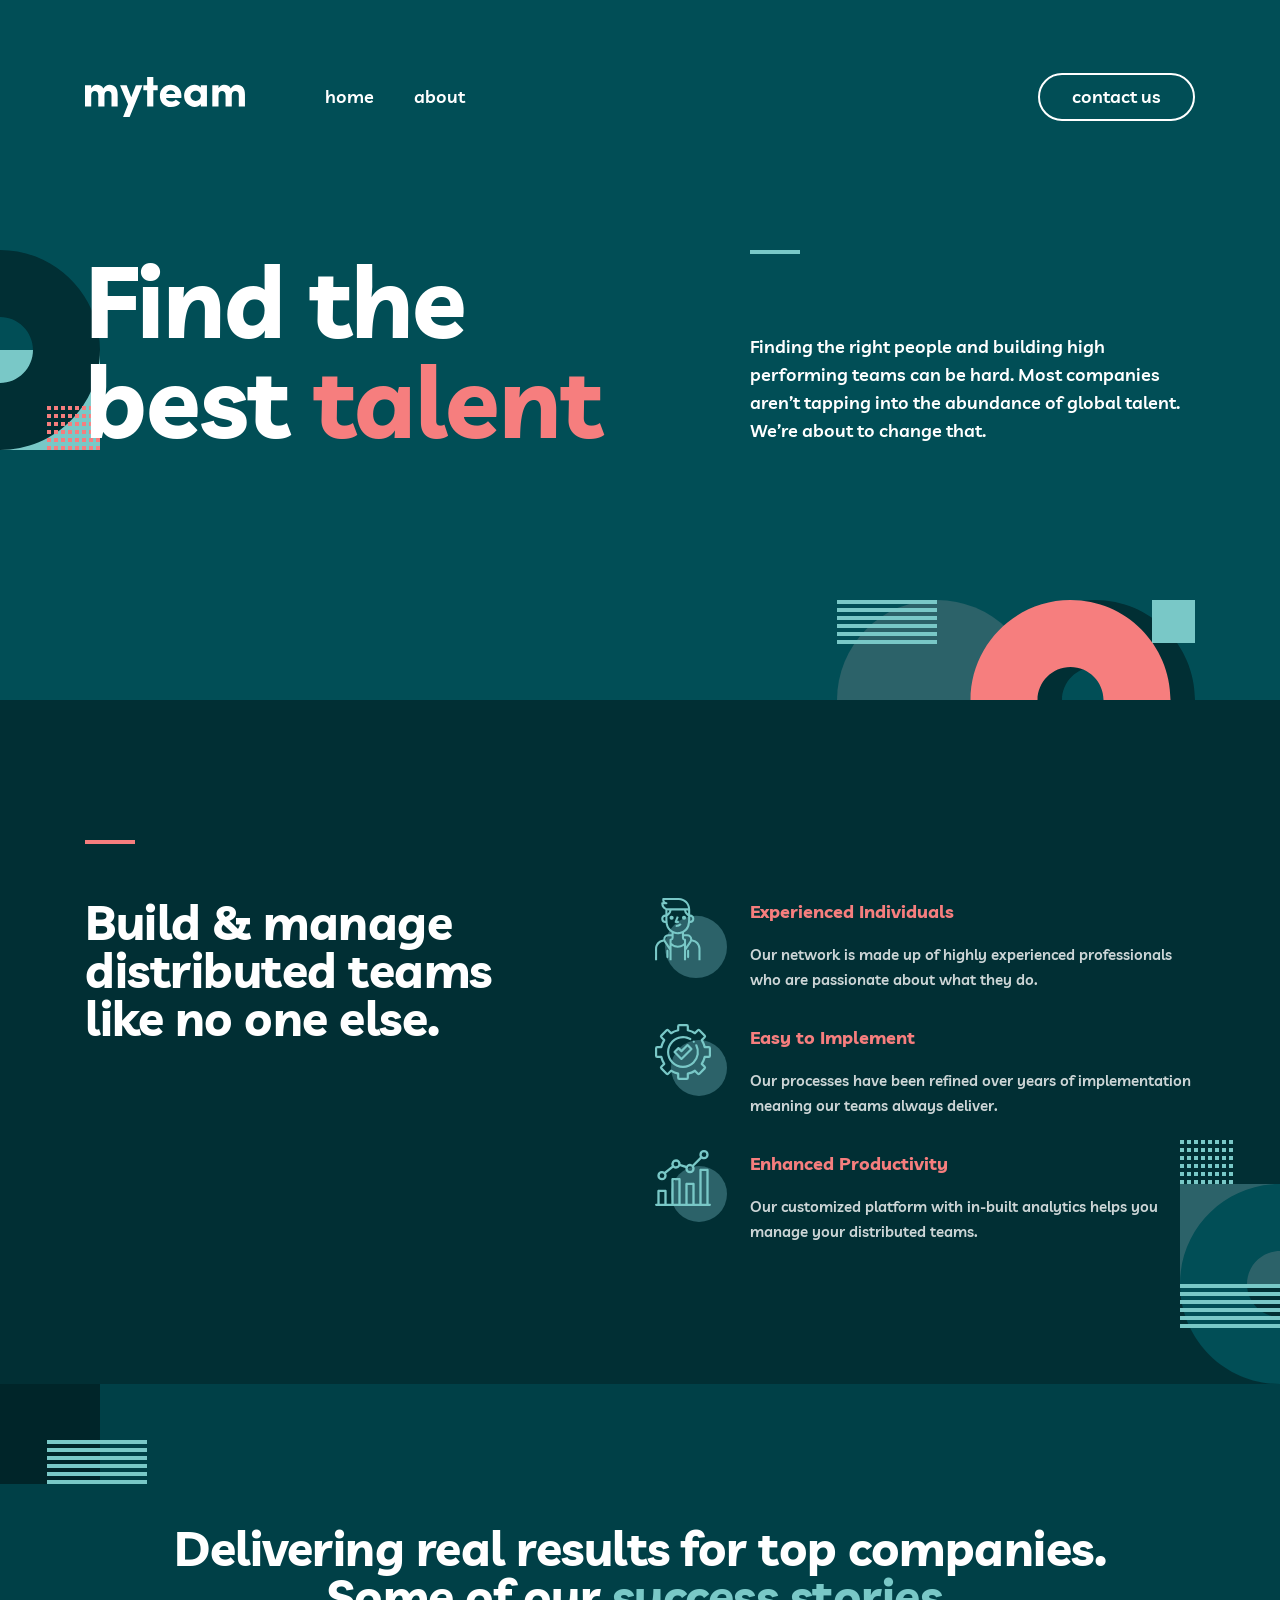
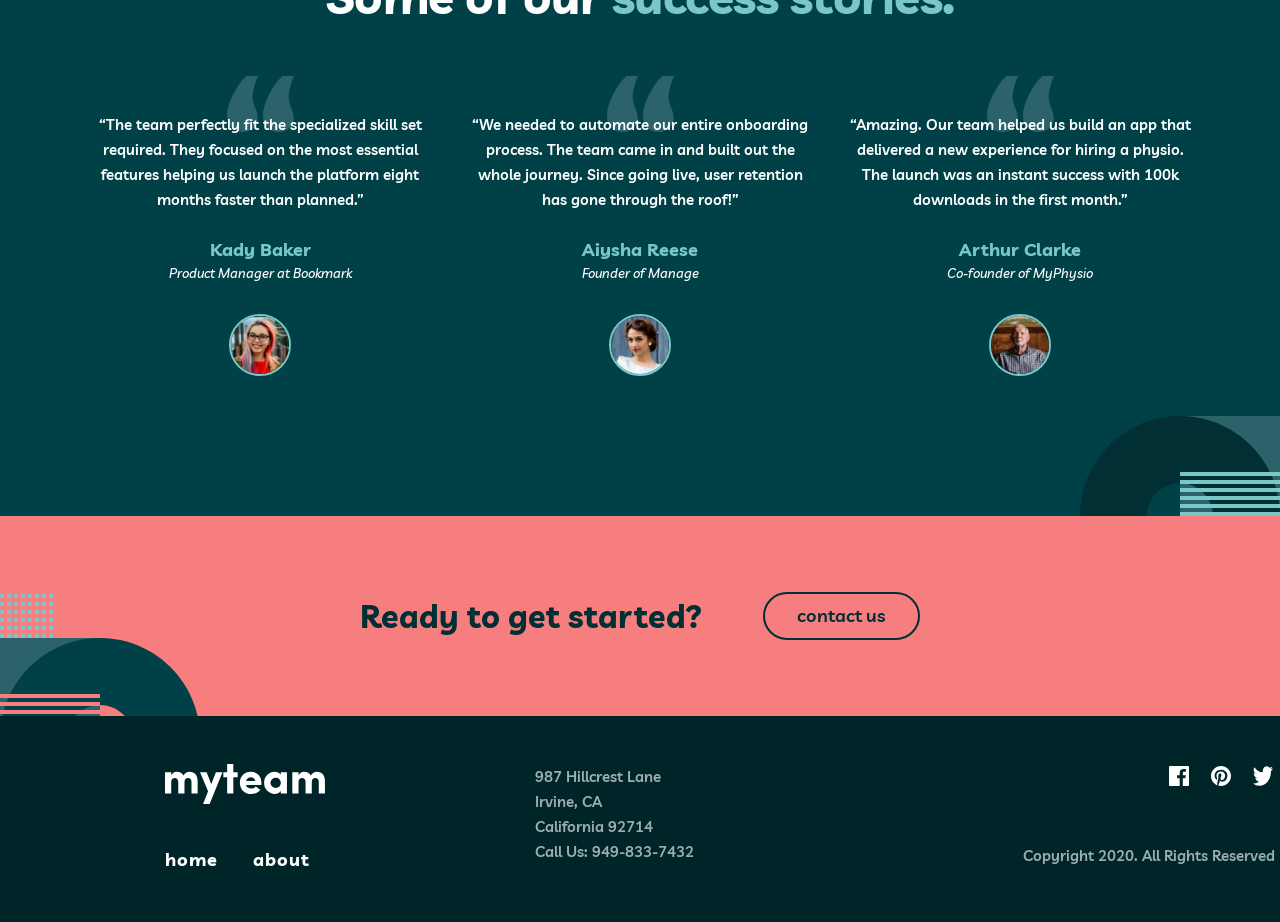
==== commit de7ba28f: "Merge branch 'main' into K2-31" ====
--- a/index.html
+++ b/index.html
@@ -155,14 +155,15 @@
 
     <section class="banner"> <!-- CTA banner -->
       <figure>
-        <img src="assets/bg-pattern-home-6-about-5.svg" alt="" /> <!-- decorative shape -->
+        <img src="assets/bg-pattern-home-6-about-5.svg" alt="" /> 
       </figure>
-
       <div class="banner-content">
       <h2>Ready to get started?</h2>
       <a href="pages/contact.html" class="btn btn-outline-dark btn-banner">contact us</a>
       </div>
     </section>
+
+
    
   </main>
 
--- a/css/style.css
+++ b/css/style.css
@@ -185,7 +185,7 @@
    shape layer. All of this is reused by about.html and contact.html, so it
    lives here rather than in a per-page sheet.
    ------------------------------------------------------------------------ */
- 
+
 *,
 *::before,
 *::after {
@@ -193,7 +193,7 @@
     margin: 0;
     padding: 0;
 }
- 
+
 body {
     font-family: var(--font-body);
     font-weight: var(--font-weight-body);
@@ -202,51 +202,51 @@
     color: var(--color-white);
     background: var(--color-midnight-green);
 }
- 
+
 ul {
     list-style: none;
 }
- 
+
 img {
     display: block;
     max-width: 100%;
 }
- 
+
 a {
     text-decoration: none;
     color: inherit;
 }
- 
+
 button {
     cursor: pointer;
     background: none;
     border: none;
 }
- 
+
 /* ----Page shell---- */
 /* 1110px of content, centred — the 165px side margins from the Figma frame */
- 
+
 .container {
     width: 1110px;
     margin-inline: auto;
 }
- 
+
 /* ----Decorative shape layer---- */
 /* Each section drops its artwork into one of these and clips it with
    overflow: hidden, so nothing bleeds between sections. */
- 
+
 .shape-layer {
     position: absolute;
     inset: 0;
     pointer-events: none;
 }
- 
+
 .shape-layer img {
     position: absolute;
 }
- 
+
 /* ----Buttons---- */
- 
+
 .btn {
     display: inline-flex;
     align-items: center;
@@ -262,161 +262,153 @@
     white-space: nowrap;
     transition: background-color 0.2s ease, color 0.2s ease;
 }
- 
+
 .btn-outline {
     color: var(--color-white);
 }
- 
+
 .btn-outline:hover {
     background: var(--color-white);
     color: var(--color-midnight-green);
 }
- 
+
 .btn-outline-dark {
     color: var(--color-sacramento-state-green);
 }
- 
+
 .btn-outline-dark:hover {
     background: var(--color-sacramento-state-green);
     color: var(--color-light-coral);
 }
- 
+
 /* ----Accent bar above a heading---- */
- 
+
 .section-accent {
     display: block;
     width: 50px;
     height: 4px;
     background: var(--color-light-coral);
 }
- 
+
 .section-accent--blue {
     background: var(--color-rapture-blue);
 }
- 
+
 /* ----Header---- */
- 
+
 .site-header {
     display: flex;
     align-items: center;
     justify-content: space-between;
     height: 48px;
 }
- 
+
 .site-header-left {
     display: flex;
     align-items: center;
     gap: 80px;
 }
- 
+
 .logo img {
     width: 160px;
     height: 40px;
 }
- 
+
 /* ----Main navigation---- */
- 
+
 .main-nav {
     display: flex;
     gap: 40px;
 }
- 
+
 .main-nav a {
     transition: color 0.2s ease;
 }
- 
+
 /* The design has no persistent current-page marker, so .is-active is left
    unstyled — the hook stays available for templating. */
 .main-nav a:hover {
     color: var(--color-light-coral);
 }
- 
+
 /* SHARED / GLOBAL END ----------------------------------------------------- */
 
 
 /* -----CTA banner-----START */
 .banner {
-  position: relative;
-  width: 100%;
-  height: 200px;
-  background-color: var(--color-light-coral);
-  display: flex;
-  flex-direction: row;
-  align-items: center;
-  justify-content: center;
+    position: relative;
+    height: 200px;
+    background-color: var(--color-light-coral);
+    overflow: hidden;
+    display: flex;
+    align-items: center;
 }
 
 .banner figure {
-    position:absolute;
+    position: absolute;
     left: 0;
     bottom: 0;
+    margin: 0;
+    width: 200px;
+    height: 244px;
+    z-index: 1;
+}
+
+.banner figure img {
+    width: 100%;
+    height: 100%;
+    object-fit: contain;
+    object-position: left bottom;
 }
 
 .banner-content {
-    display: flex;
-    flex-direction: row;
+    position: relative;
+    z-index: 2;
+    width: 100%;
+    max-width: 917px;
+    margin: 0 auto;
+    left: 150px;
+    display: flex;
     align-items: center;
     justify-content: space-between;
-    flex-basis: 917px;
+    padding: 0 20px;
 }
 
 .banner-content h2 {
-  color: var(--color-sacramento-state-green);
-  font-family: var(--font-heading);
-  font-size: var(--text-h2);
-  font-weight: var(--font-weight-heading);
-  line-height: var(--line-h2);
+    color: var(--color-sacramento-state-green);
+    font-family: var(--font-heading);
+    font-size: var(--text-h2);
+    font-weight: var(--font-weight-heading);
+    line-height: var(--line-h2);
+    margin: 0;
 }
 
 .btn-banner:hover {
-    color:var(--color-white);
+    color: var(--color-white);
     border: none;
 }
+
+
+@media (max-width: 1440px) {
+    .banner figure {   
+        bottom: -22px;      
+    }
+
+    .banner-content {
+        max-width: 600px;
+        left: 0px;
+    }
+
+    .banner-content h2 {       
+        font-size: 32px;
+        line-height: 32px;
+    }    
+}
+
+@media (max-width: 768px) {
+    .banner {
+        background-color: red;
+    }
+}
+
 /* -----CTA banner-----END */
-
-
-/* RESPONSIVE start --------------------------------------------------------
-   The page is being converted to tablet one section at a time. Sections
-   listed below are still desktop-only: they are pinned to the 1440px layout
-   so they don't collapse while the converted ones go fluid. This costs a
-   horizontal scrollbar under 1440px — it disappears once the last selector
-   is removed from this block.
-   ------------------------------------------------------------------------ */
-
-/* ----Not yet converted---- */
-/* Delete a selector from here when that section gets its own breakpoints. */
-
-.value-props-section,
-.testimonials-section,
-.banner,
-.footer {
-    min-width: 1440px;
-}
-
-.value-props-section .container,
-.testimonials-section .container {
-    width: 1110px;
-}
-
-/* ----Tablet (768px frame)---- */
-/* Header only. The container narrows to 689px (39px side margins), the logo
-   drops to 128x32, and the gap to the nav closes from 80px to 48px. The nav
-   gap itself and the button are unchanged from desktop. */
-
-@media (max-width: 1109px) {
-
-    .container {
-        width: min(689px, calc(100% - 78px));
-    }
-
-    .site-header-left {
-        gap: 48px;
-    }
-
-    .logo img {
-        width: 128px;
-        height: 32px;
-    }
-}
-
-/* RESPONSIVE END ---------------------------------------------------------- */
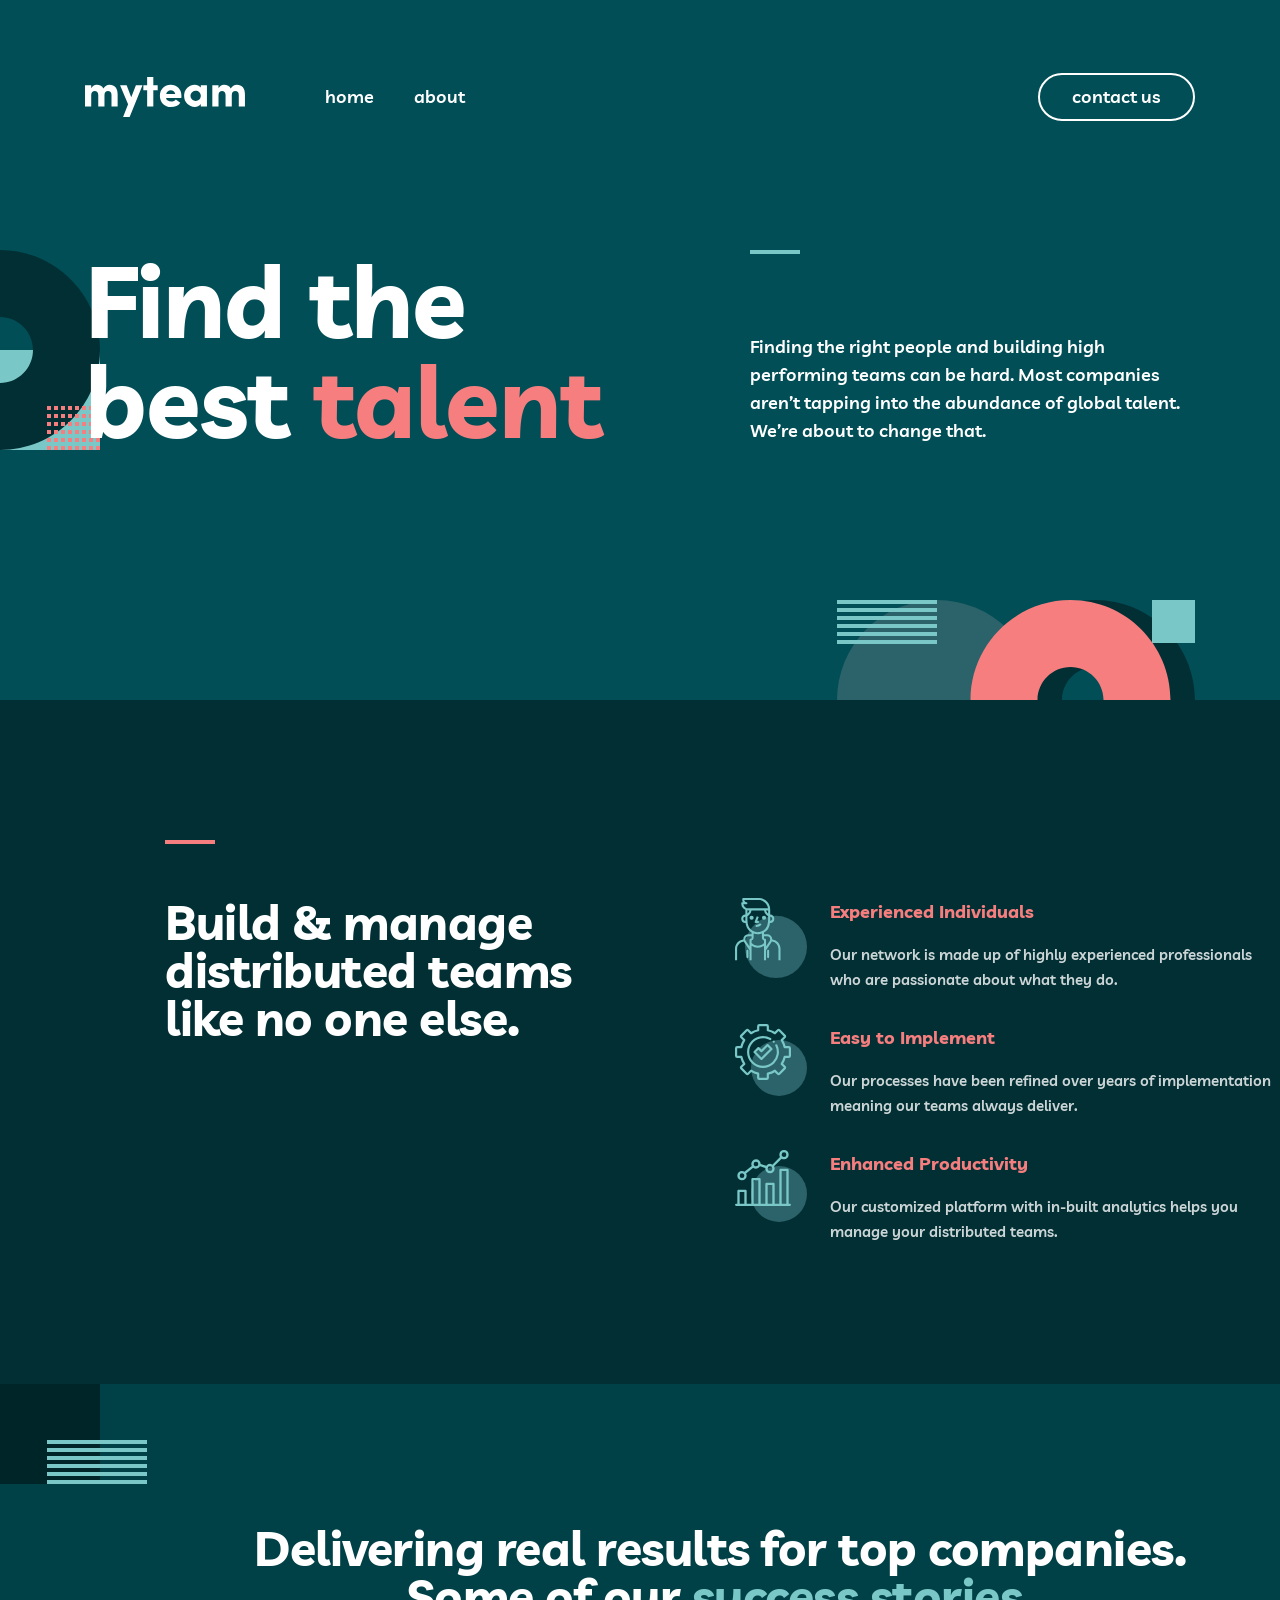
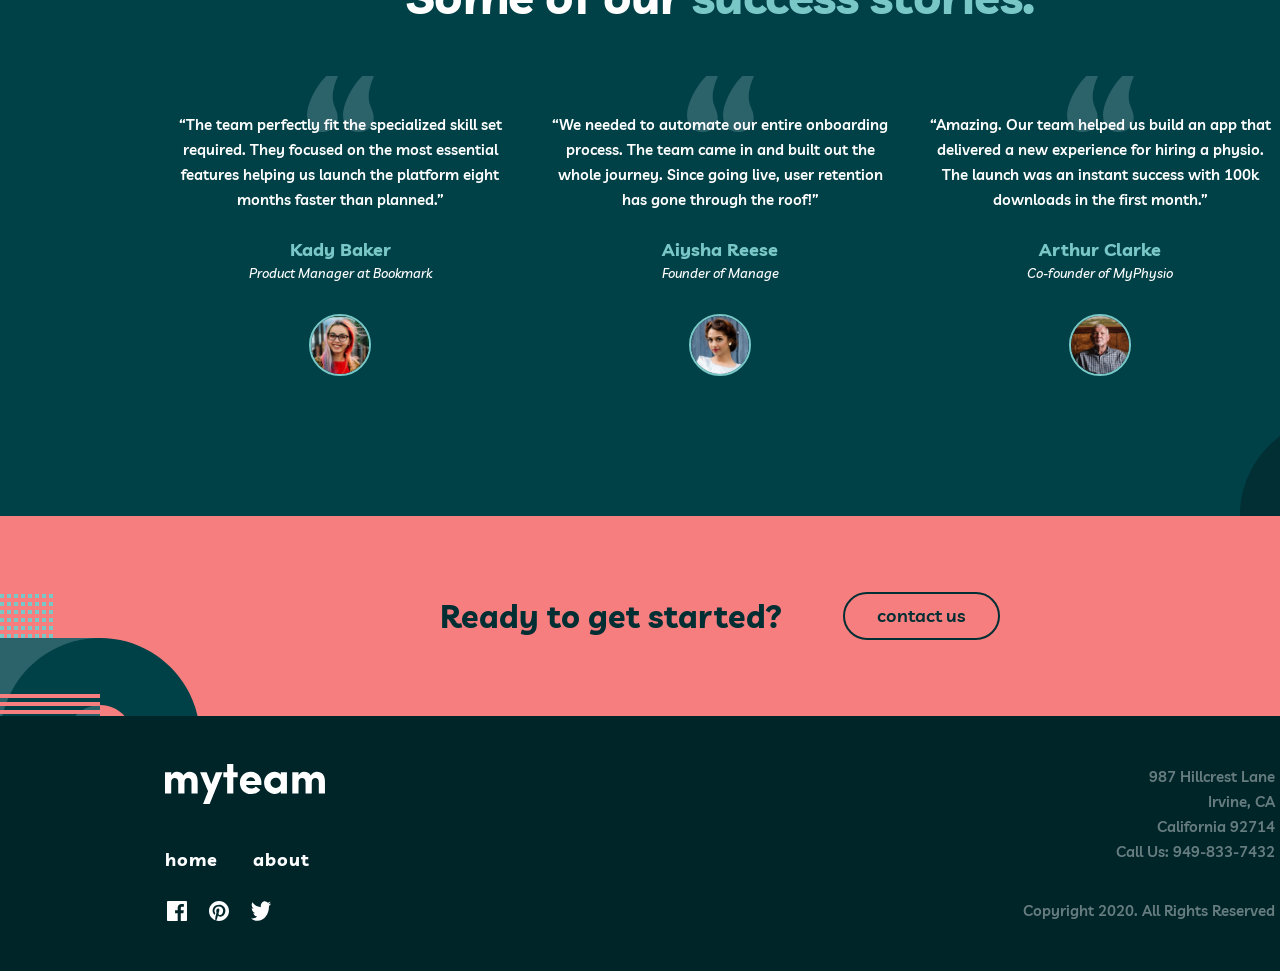
==== commit 8e23f6fd: "Merge branch 'main' into K2-49" ====
--- a/index.html
+++ b/index.html
@@ -155,15 +155,14 @@
 
     <section class="banner"> <!-- CTA banner -->
       <figure>
-        <img src="assets/bg-pattern-home-6-about-5.svg" alt="" /> 
+        <img src="assets/bg-pattern-home-6-about-5.svg" alt="" /> <!-- decorative shape -->
       </figure>
+
       <div class="banner-content">
       <h2>Ready to get started?</h2>
       <a href="pages/contact.html" class="btn btn-outline-dark btn-banner">contact us</a>
       </div>
     </section>
-
-
    
   </main>
 
--- a/css/style.css
+++ b/css/style.css
@@ -97,8 +97,9 @@
     display: grid;
     grid-template-columns: 1fr 1fr 1fr;
     align-items: start;
-    margin-left: 165px;
-    margin-right: 163px;
+
+    /* margin-left: 165px; */
+    /* margin-right: 163px; */
 }
 
 /* ----Logo---- */
@@ -129,7 +130,7 @@
 
 .footer-contact {
     margin: 0;
-    color: #9aaeb0;
+    opacity: 40%;
 }
 
 .footer-contact p {
@@ -174,7 +175,7 @@
 
 .copyright {
     margin: 55px 0 0;
-    color: #9aaeb0;
+    opacity: 40%;
 
 }
 
@@ -390,8 +391,10 @@
 
 
 @media (max-width: 1440px) {
-    .banner figure {   
-        bottom: -22px;      
+
+    /* -----CTA banner-----START */
+    .banner figure {
+        bottom: -22px;
     }
 
     .banner-content {
@@ -399,16 +402,96 @@
         left: 0px;
     }
 
-    .banner-content h2 {       
+    .banner-content h2 {
         font-size: 32px;
         line-height: 32px;
-    }    
+    }
+
+    /* -----CTA banner-----END */
+
+    /* -----Global Footer -----START */
+    .footer-container {
+        display: grid;
+        grid-template-columns: 1fr 1fr;
+        grid-template-rows: 102px 25px;
+        row-gap: 32px;
+    }
+
+    .footer-brand {
+        grid-column: 1;
+        grid-row: 1;
+    }
+
+    .footer-contact {
+        grid-column: 2;
+        grid-row: 1;
+        display: flex;
+        flex-direction: column;
+        align-items: flex-end;
+        justify-content: end;
+    }
+
+    .footer-right {
+        grid-column: 1 / 3;
+        grid-row: 2;
+        flex-direction: row;
+        justify-content: space-between;
+    }
+
+    /* -----Global Footer -----END */
 }
 
 @media (max-width: 768px) {
+
     .banner {
         background-color: red;
     }
 }
-
 /* -----CTA banner-----END */
+
+
+/* RESPONSIVE start --------------------------------------------------------
+   The page is being converted to tablet one section at a time. Sections
+   listed below are still desktop-only: they are pinned to the 1440px layout
+   so they don't collapse while the converted ones go fluid. This costs a
+   horizontal scrollbar under 1440px — it disappears once the last selector
+   is removed from this block.
+   ------------------------------------------------------------------------ */
+
+/* ----Not yet converted---- */
+/* Delete a selector from here when that section gets its own breakpoints. */
+
+.value-props-section,
+.testimonials-section,
+.banner,
+.footer {
+    min-width: 1440px;
+}
+
+.value-props-section .container,
+.testimonials-section .container {
+    width: 1110px;
+}
+
+/* ----Tablet (768px frame)---- */
+/* Header only. The container narrows to 689px (39px side margins), the logo
+   drops to 128x32, and the gap to the nav closes from 80px to 48px. The nav
+   gap itself and the button are unchanged from desktop. */
+
+@media (max-width: 1109px) {
+
+    .container {
+        width: min(689px, calc(100% - 78px));
+    }
+
+    .site-header-left {
+        gap: 48px;
+    }
+
+    .logo img {
+        width: 128px;
+        height: 32px;
+    }
+}
+
+/* RESPONSIVE END ---------------------------------------------------------- */
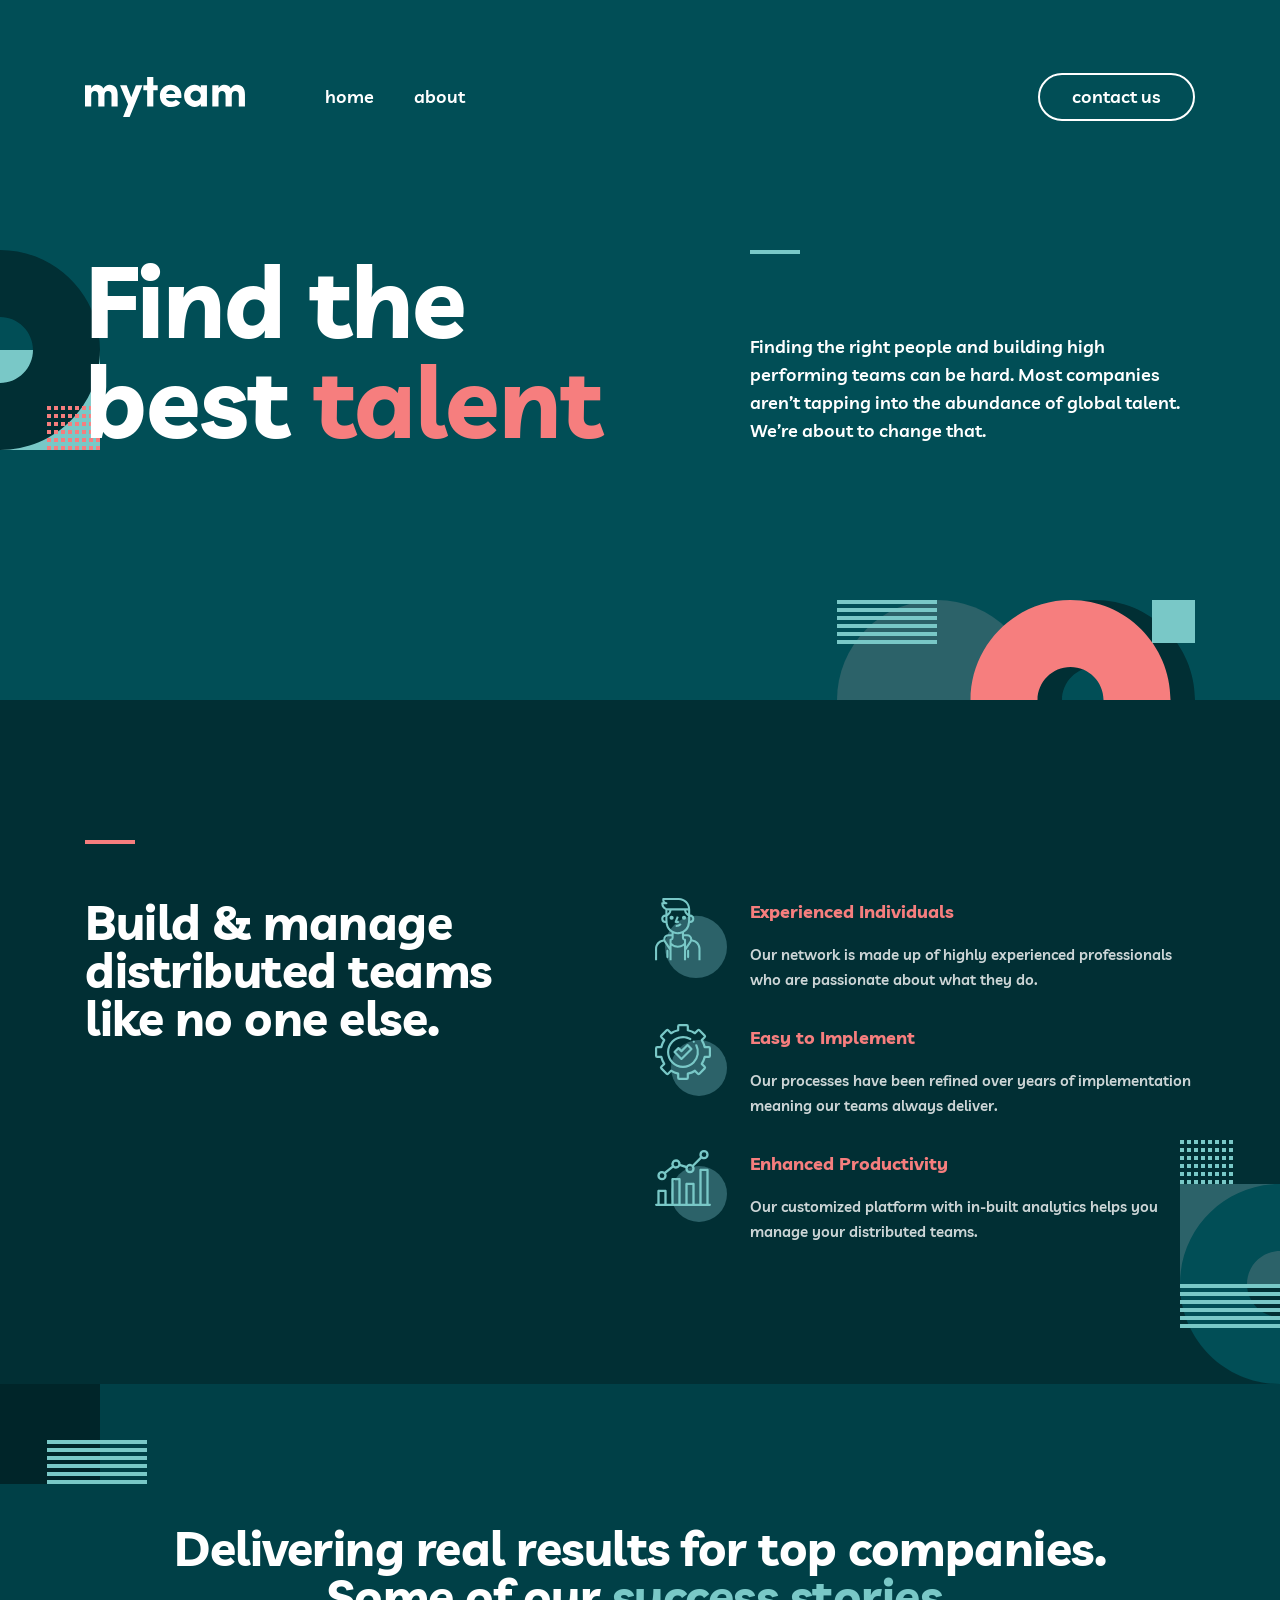
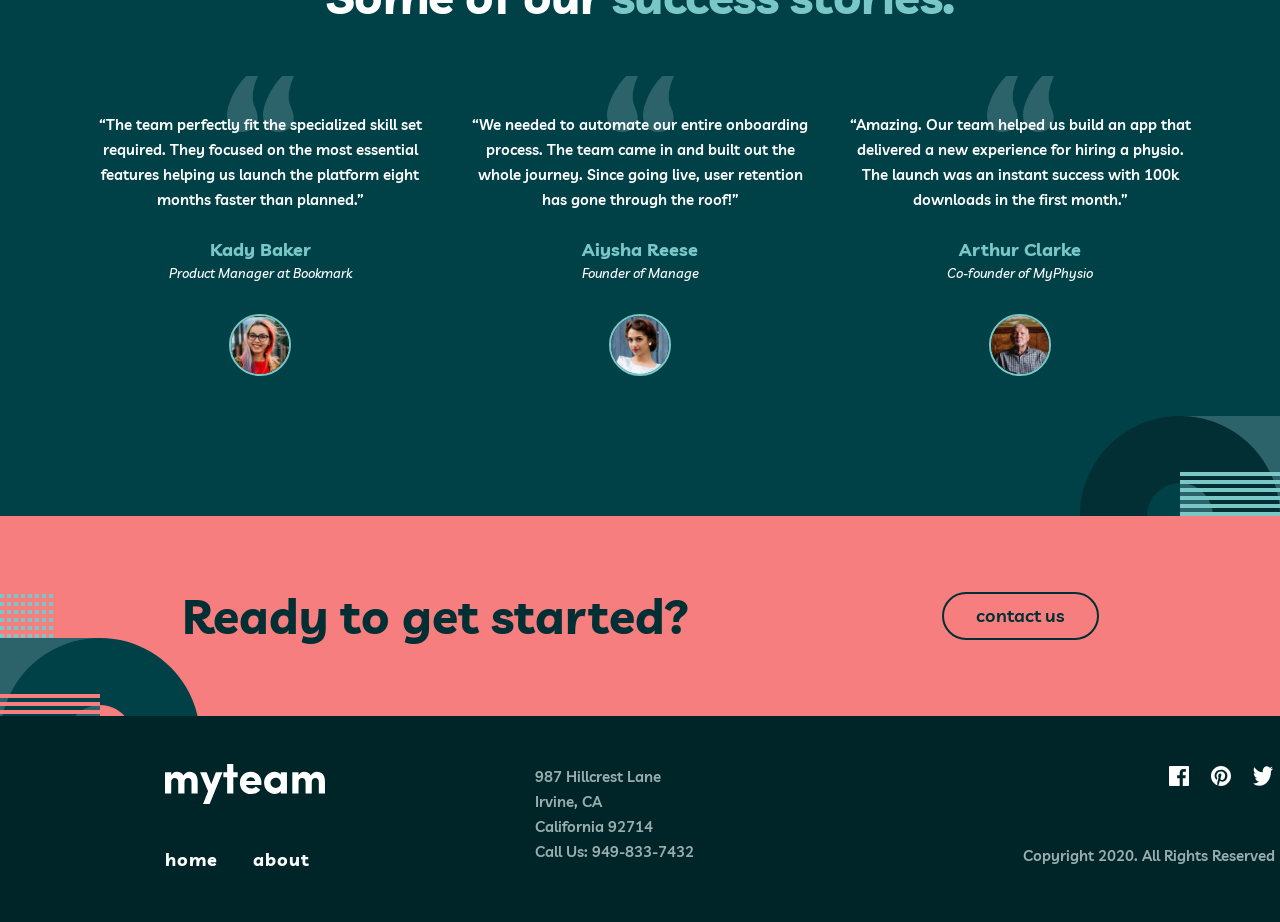
==== commit fc3d2ca1: "conflicts resolved" ====
--- a/index.html
+++ b/index.html
@@ -155,14 +155,15 @@
 
     <section class="banner"> <!-- CTA banner -->
       <figure>
-        <img src="assets/bg-pattern-home-6-about-5.svg" alt="" /> <!-- decorative shape -->
+        <img src="assets/bg-pattern-home-6-about-5.svg" alt="" /> 
       </figure>
-
       <div class="banner-content">
       <h2>Ready to get started?</h2>
       <a href="pages/contact.html" class="btn btn-outline-dark btn-banner">contact us</a>
       </div>
     </section>
+
+
    
   </main>
 
--- a/css/style.css
+++ b/css/style.css
@@ -81,6 +81,10 @@
 
 /* FOOTER start ------------------------------------------------- */
 
+html {
+    /* overflow-y: hidden; */
+}
+
 .footer {
     background-color: var(--color-dark-green);
     color: var(--color-white);
@@ -97,9 +101,8 @@
     display: grid;
     grid-template-columns: 1fr 1fr 1fr;
     align-items: start;
-
-    /* margin-left: 165px; */
-    /* margin-right: 163px; */
+    margin-left: 165px;
+    margin-right: 163px;
 }
 
 /* ----Logo---- */
@@ -130,7 +133,7 @@
 
 .footer-contact {
     margin: 0;
-    opacity: 40%;
+    color: #9aaeb0;
 }
 
 .footer-contact p {
@@ -175,7 +178,7 @@
 
 .copyright {
     margin: 55px 0 0;
-    opacity: 40%;
+    color: #9aaeb0;
 
 }
 
@@ -368,11 +371,9 @@
     width: 100%;
     max-width: 917px;
     margin: 0 auto;
-    left: 150px;
     display: flex;
     align-items: center;
     justify-content: space-between;
-    padding: 0 20px;
 }
 
 .banner-content h2 {
@@ -381,8 +382,8 @@
     font-size: var(--text-h2);
     font-weight: var(--font-weight-heading);
     line-height: var(--line-h2);
-    margin: 0;
-}
+}
+
 
 .btn-banner:hover {
     color: var(--color-white);
@@ -390,66 +391,9 @@
 }
 
 
-@media (max-width: 1440px) {
-
-    /* -----CTA banner-----START */
-    .banner figure {
-        bottom: -22px;
-    }
-
-    .banner-content {
-        max-width: 600px;
-        left: 0px;
-    }
-
-    .banner-content h2 {
-        font-size: 32px;
-        line-height: 32px;
-    }
-
-    /* -----CTA banner-----END */
-
-    /* -----Global Footer -----START */
-    .footer-container {
-        display: grid;
-        grid-template-columns: 1fr 1fr;
-        grid-template-rows: 102px 25px;
-        row-gap: 32px;
-    }
-
-    .footer-brand {
-        grid-column: 1;
-        grid-row: 1;
-    }
-
-    .footer-contact {
-        grid-column: 2;
-        grid-row: 1;
-        display: flex;
-        flex-direction: column;
-        align-items: flex-end;
-        justify-content: end;
-    }
-
-    .footer-right {
-        grid-column: 1 / 3;
-        grid-row: 2;
-        flex-direction: row;
-        justify-content: space-between;
-    }
-
-    /* -----Global Footer -----END */
-}
-
-@media (max-width: 768px) {
-
-    .banner {
-        background-color: red;
-    }
-}
-/* -----CTA banner-----END */
-
-
+@media (max-width: 1439px) {
+    .banner figure {   
+        bottom: -22px;      
 /* RESPONSIVE start --------------------------------------------------------
    The page is being converted to tablet one section at a time. Sections
    listed below are still desktop-only: they are pinned to the 1440px layout
@@ -461,20 +405,18 @@
 /* ----Not yet converted---- */
 /* Delete a selector from here when that section gets its own breakpoints. */
 
-.value-props-section,
 .testimonials-section,
 .banner,
 .footer {
     min-width: 1440px;
 }
 
-.value-props-section .container,
 .testimonials-section .container {
     width: 1110px;
 }
 
 /* ----Tablet (768px frame)---- */
-/* Header only. The container narrows to 689px (39px side margins), the logo
+/* Header. The container narrows to 689px (39px side margins), the logo
    drops to 128x32, and the gap to the nav closes from 80px to 48px. The nav
    gap itself and the button are unchanged from desktop. */
 
@@ -484,14 +426,20 @@
         width: min(689px, calc(100% - 78px));
     }
 
-    .site-header-left {
-        gap: 48px;
+    .banner-content {
+        max-width: 573px;
     }
 
-    .logo img {
-        width: 128px;
-        height: 32px;
+    .banner-content h2 {
+        font-size: 32px;
+        line-height: 32px;
     }
 }
 
-/* RESPONSIVE END ---------------------------------------------------------- */
+@media (max-width: 767px) {
+    .banner {
+        /* background-color: red; */
+    }
+}
+
+/* -----CTA banner-----END */
--- a/css/style_index.css
+++ b/css/style_index.css
@@ -258,4 +258,40 @@
     left: 50%;
     transform: translateX(-50%);
   }
+
+  /* ---- Entry section (710px tall in the tablet frame) ---- */
+
+  .value-props-section {
+    padding-block: 100px;
+  }
+
+  /* Narrower than the header's 689px — the tablet frame insets this
+     section's content to 573px (97px side margins). */
+  .value-props-section .container {
+    width: min(573px, calc(100% - 78px));
+  }
+
+  /* Heading and list stack instead of sitting side by side */
+  .value-props-grid {
+    grid-template-columns: 1fr;
+  }
+
+  .value-props-title {
+    width: 445px;
+    max-width: 100%;
+    margin-top: 32px;
+    font-size: 32px;
+    line-height: 32px;
+    letter-spacing: -0.33px;
+  }
+
+  .value-prop-list {
+    padding-top: 64px;
+  }
+
+  /* The artwork moves to the top of the section on tablet */
+  .shape-home-3 {
+    top: 0;
+    bottom: auto;
+  }
 }
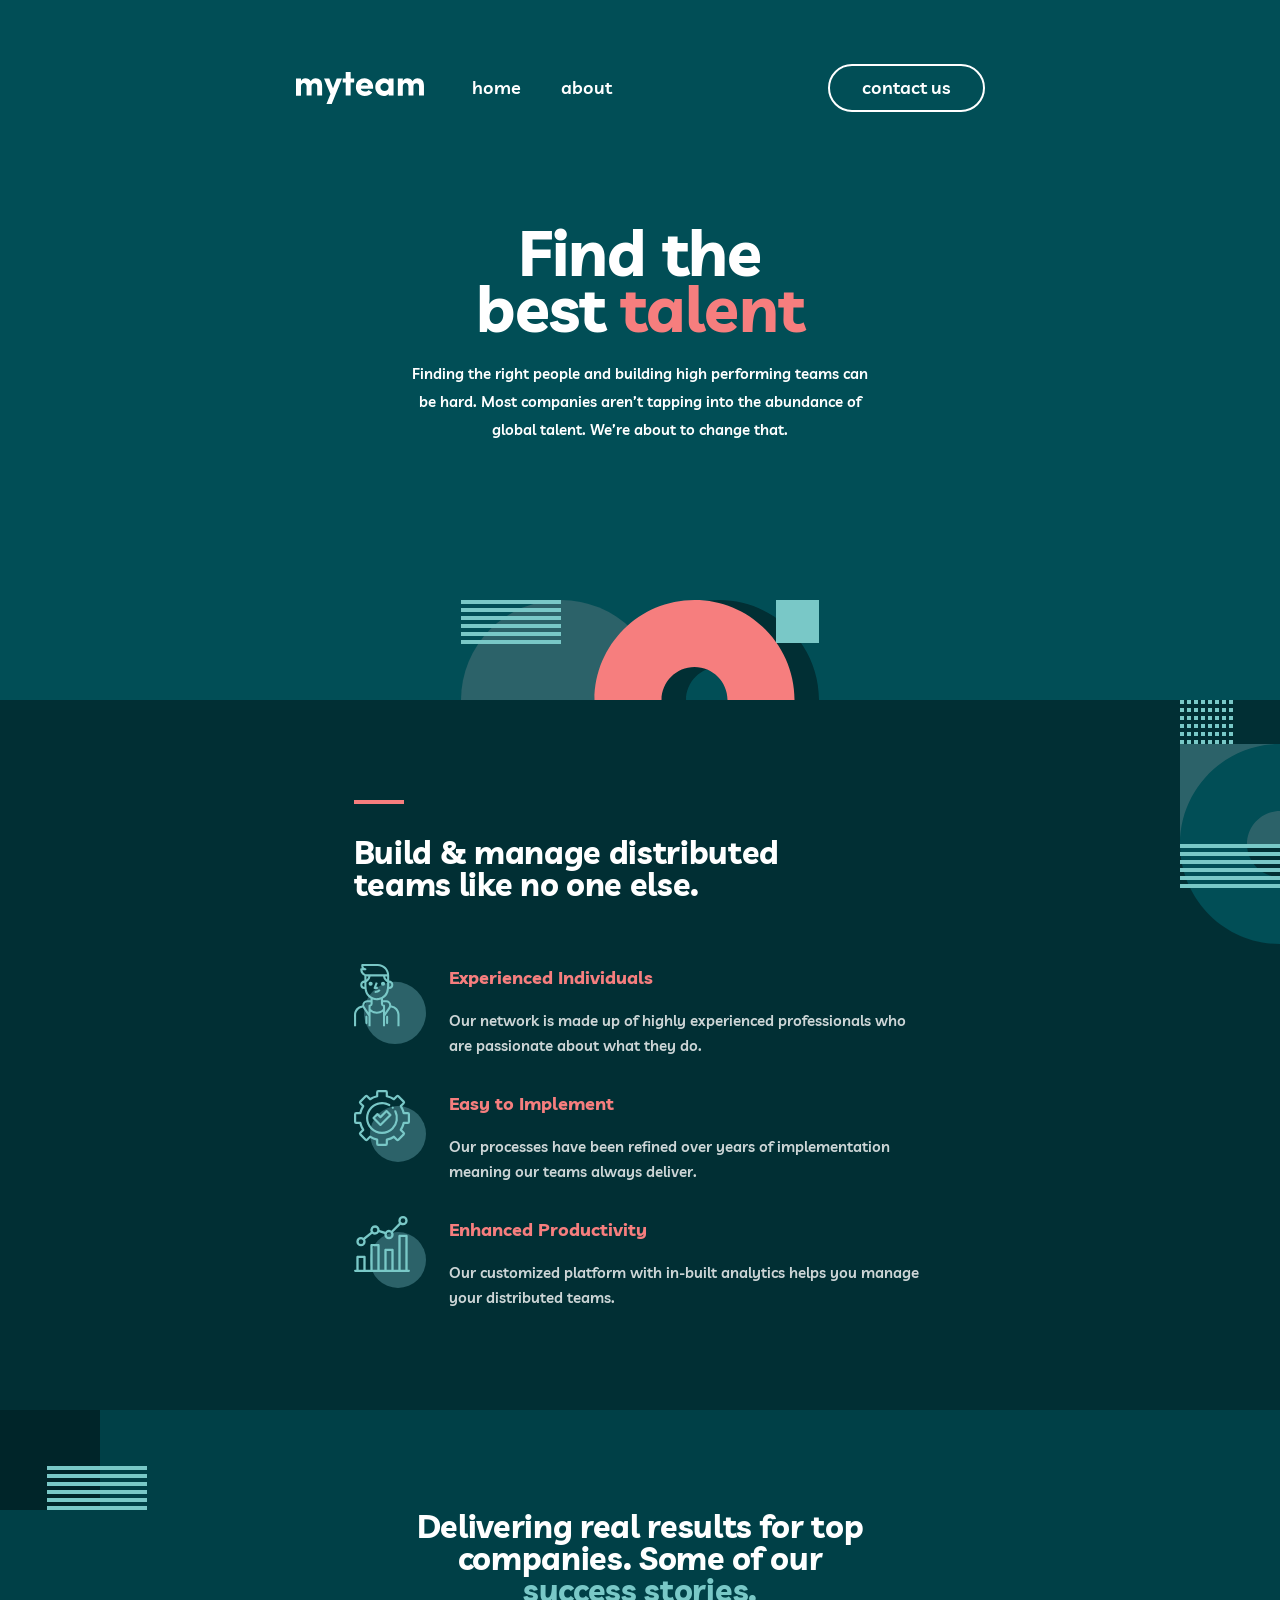
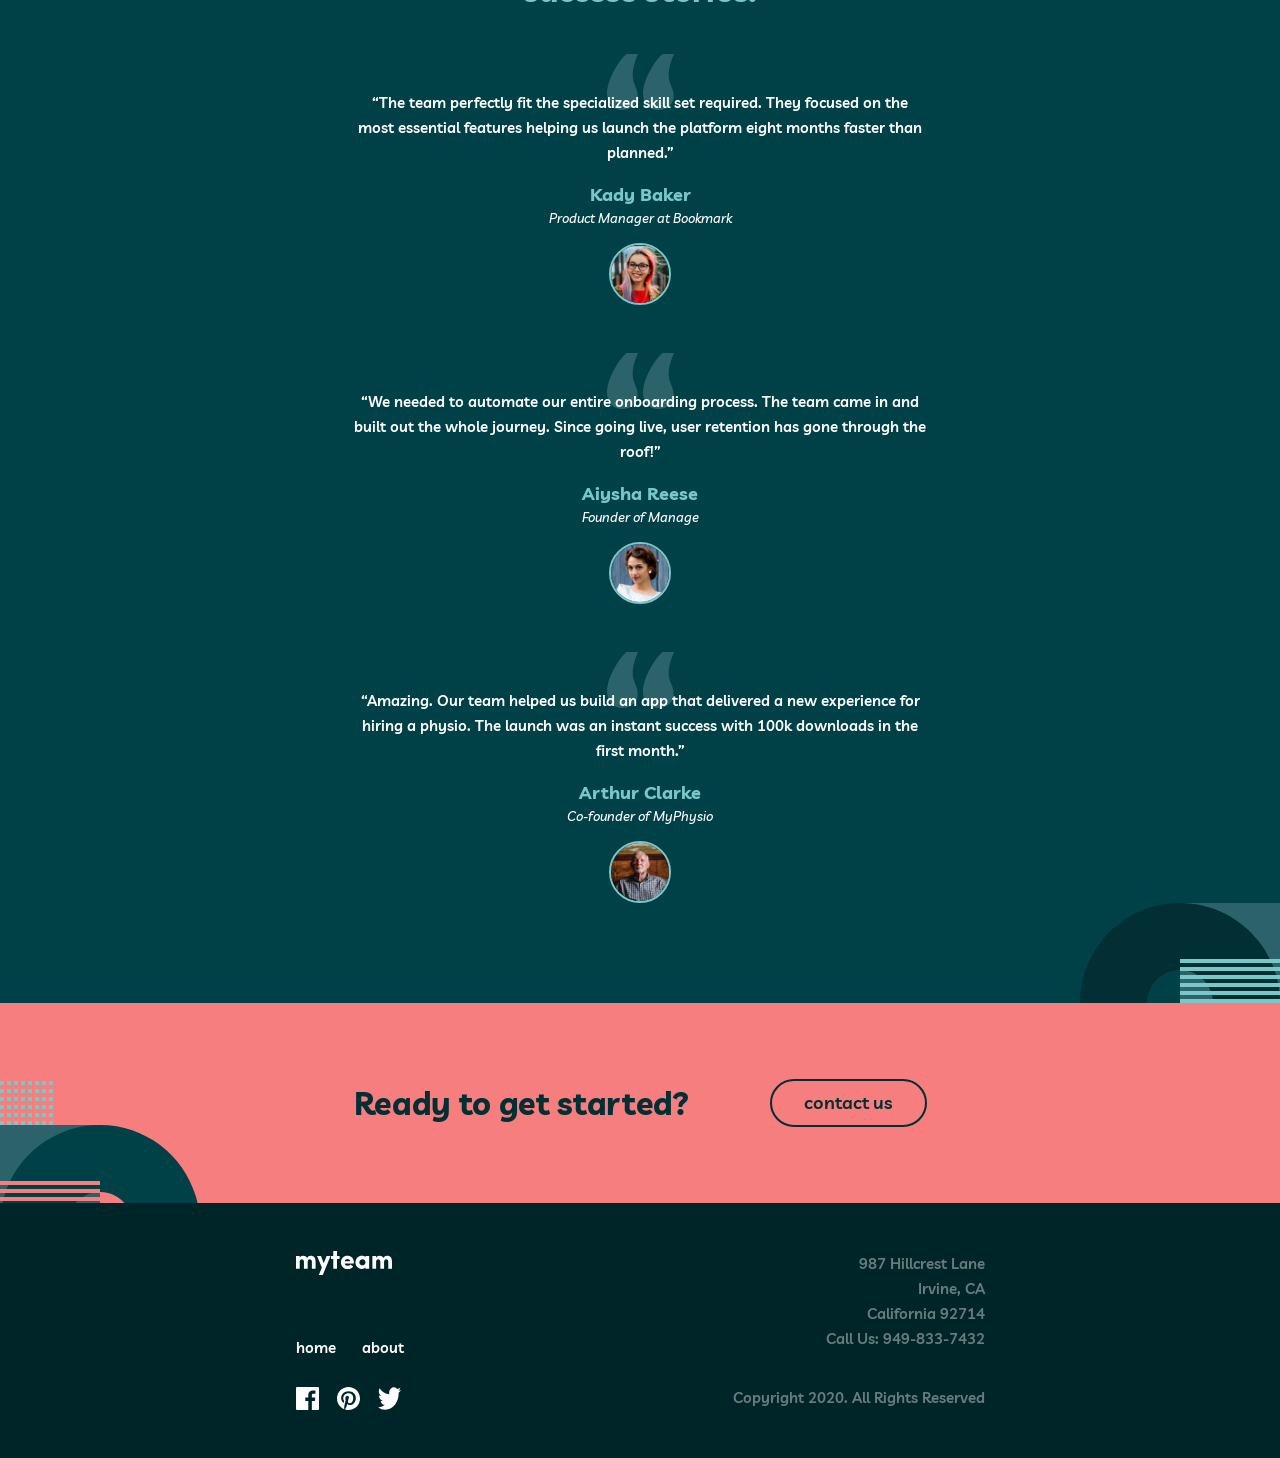
==== commit a44ea5c0: "Added burger menu for mobile in th eheader" ====
--- a/index.html
+++ b/index.html
@@ -18,6 +18,30 @@
 </head>
 
 <body>
+
+  <!-- ================= MOBILE MENU =================
+       Holds the open/closed state. The checkbox, the overlay and the panel
+       must stay direct children of <body> and siblings of each other —
+       the CSS reaches them with the ~ sibling combinator. -->
+
+  <input type="checkbox" id="menu-toggle" class="menu-checkbox">
+
+  <label for="menu-toggle" class="menu-overlay" aria-hidden="true"></label>
+
+  <aside class="mobile-menu">
+    <label for="menu-toggle" class="menu-close">
+      <img src="assets/icon-close.svg" alt="Close menu" />
+    </label>
+
+    <nav class="mobile-nav" aria-label="Mobile navigation">
+      <a href="index.html">home</a>
+      <a href="pages/about.html">about</a>
+      <a href="pages/contact.html" class="btn btn-outline">contact us</a>
+    </nav>
+
+    <img class="mobile-menu-shape" aria-hidden="true"
+         src="assets/bg-pattern-about-1-mobile-nav-1.svg" alt="" />
+  </aside>
 
   <!-- ================= HERO ================= -->
   <header class="hero">
@@ -38,6 +62,12 @@
       </div>
 
       <a href="pages/contact.html" class="btn btn-outline">contact us</a>
+
+      <!-- Hamburger. Lives here, NOT inside .mobile-menu — that panel is
+           hidden until the checkbox is checked. Only shows under 768px. -->
+      <label for="menu-toggle" class="nav-toggle">
+        <img src="assets/icon-hamburger.svg" alt="Open menu" />
+      </label>
     </div>
 
     <div class="container hero-grid">
@@ -153,32 +183,33 @@
       </div>
     </section>
 
-    <section class="banner"> <!-- CTA banner -->
+    <!-- ================= CTA banner ================= -->
+    <section class="banner">
       <figure>
-        <img src="assets/bg-pattern-home-6-about-5.svg" alt="" /> 
+        <img src="assets/bg-pattern-home-6-about-5.svg" alt="" />
       </figure>
+
       <div class="banner-content">
-      <h2>Ready to get started?</h2>
-      <a href="pages/contact.html" class="btn btn-outline-dark btn-banner">contact us</a>
+        <h2>Ready to get started?</h2>
+        <a href="pages/contact.html" class="btn btn-outline-dark btn-banner">contact us</a>
       </div>
     </section>
 
-
-   
   </main>
 
+  <!-- ================= FOOTER ================= -->
   <footer class="footer">
     <div class="footer-container">
 
-    <!-- Logo and navigation -->
-    <div class="footer-brand">
-      <a href="index.html" class="footer-logo"><img src="assets/logo.svg" alt="" srcset=""></a>
-
-      <nav class="footer-nav h3" aria-label="Footer navigation">
-        <a href="index.html">home</a>
-        <a href="pages/about.html">about</a>
-      </nav>
-    </div>
+      <!-- Logo and navigation -->
+      <div class="footer-brand">
+        <a href="index.html" class="footer-logo"><img src="assets/logo.svg" alt="myteam"></a>
+
+        <nav class="footer-nav h3" aria-label="Footer navigation">
+          <a href="index.html">home</a>
+          <a href="pages/about.html">about</a>
+        </nav>
+      </div>
 
       <!-- Contact information -->
       <address class="footer-contact body-2">
--- a/css/style.css
+++ b/css/style.css
@@ -80,6 +80,10 @@
 }
 
 /* FOOTER start ------------------------------------------------- */
+/* html {
+  overflow-y: hidden;
+} */
+
 
 html {
     /* overflow-y: hidden; */
@@ -99,10 +103,8 @@
     margin: 0 auto;
     width: min(1110px, 90%);
     display: grid;
-    grid-template-columns: 1fr 1fr 1fr;
+    grid-template-columns: 285px 285px 1fr;
     align-items: start;
-    margin-left: 165px;
-    margin-right: 163px;
 }
 
 /* ----Logo---- */
@@ -114,15 +116,16 @@
 
 .footer-nav {
     display: flex;
-    gap: 35px;
-    margin-top: 35px;
+    gap: 37px;
+    margin-top: 20px;
 }
 
 .footer-nav a {
     color: var(--color-white);
     display: inline-block;
     text-decoration: none;
-    letter-spacing: 1px;
+    font-weight: 600;
+    letter-spacing: 0px;
 }
 
 .footer-nav a:hover {
@@ -133,11 +136,13 @@
 
 .footer-contact {
     margin: 0;
-    color: #9aaeb0;
+    opacity: 40%;
 }
 
 .footer-contact p {
     margin: 0;
+    font-weight: 600;
+    letter-spacing: 0px;
 }
 
 .footer-contact a {
@@ -156,6 +161,7 @@
     flex-direction: column;
     align-items: flex-end;
     height: 100%;
+    letter-spacing: 0px;
 }
 
 .social-links {
@@ -167,18 +173,22 @@
     display: flex;
     align-items: center;
     justify-content: center;
-    width: 24px;
-    height: 24px;
+    /* width: 24px; */
+    /* height: 24px; */
 }
 
 .social-links img {
-    width: 20px;
-    height: 20px;
+    width: 23px;
+    height: 23px;
+}
+
+.social-twitter {
+    width: 19.5px;
 }
 
 .copyright {
     margin: 55px 0 0;
-    color: #9aaeb0;
+    opacity: 40%;
 
 }
 
@@ -205,6 +215,8 @@
     line-height: var(--line-body-2);
     color: var(--color-white);
     background: var(--color-midnight-green);
+    /* min-width: 1440px;  */
+    /* desktop-only build — no breakpoints below this */
 }
 
 ul {
@@ -382,6 +394,7 @@
     font-size: var(--text-h2);
     font-weight: var(--font-weight-heading);
     line-height: var(--line-h2);
+    margin: 0;
 }
 
 
@@ -390,10 +403,94 @@
     border: none;
 }
 
+/* ----Tablet (768px frame)---- */
 
 @media (max-width: 1439px) {
-    .banner figure {   
-        bottom: -22px;      
+
+    /* ----Page shell + header---- */
+    /* Container narrows to 689px (39px margins), logo drops to 128x32,
+       and the gap to the nav closes from 80px to 48px. */
+
+    .container {
+        width: min(689px, calc(100% - 78px));
+    }
+
+    .site-header-left {
+        gap: 48px;
+    }
+
+    .logo img {
+        width: 128px;
+        height: 32px;
+    }
+
+    /* ----CTA banner---- */
+    .banner-content {
+        max-width: 573px;
+        left: 0px;
+    }
+
+    .banner figure {
+        bottom: -22px;
+    }
+
+    .banner-content h2 {
+        font-size: 32px;
+        line-height: 32px;
+        letter-spacing: -0.33px;
+    }
+
+    /*-----CTA banner-----END */
+
+    /* -----Global Footer Tablet-----START */
+    /* ----Footer (271px tall in the tablet frame)---- */
+    /* Two rows: brand + address, then socials + copyright across the full
+       width. Row heights come straight from the frame. */
+
+    .footer-container {
+        width: min(689px, calc(100% - 78px));
+        margin-inline: auto;
+        grid-template-columns: 1fr 1fr;
+        grid-template-rows: 102px 25px;
+        row-gap: 32px;
+    }
+
+    .footer-brand {
+        grid-column: 1;
+        grid-row: 1;
+    }
+
+    .footer-logo img {
+        width: 96px;
+        height: auto;
+    }
+
+    .footer-nav {
+        font-size: 15px;
+        line-height: 25px;
+        margin-top: 53px;
+        gap: 26px;
+    }
+
+    .footer-contact {
+        grid-column: 2;
+        grid-row: 1;
+        display: flex;
+        flex-direction: column;
+        align-items: flex-end;
+        justify-content: end;
+    }
+
+    .footer-right {
+        grid-column: 1 / 3;
+        grid-row: 2;
+        flex-direction: row;
+        justify-content: space-between;
+    }
+
+    /* -----Global Footer Tablet -----END */
+}
+
 /* RESPONSIVE start --------------------------------------------------------
    The page is being converted to tablet one section at a time. Sections
    listed below are still desktop-only: they are pinned to the 1440px layout
@@ -402,44 +499,211 @@
    is removed from this block.
    ------------------------------------------------------------------------ */
 
-/* ----Not yet converted---- */
-/* Delete a selector from here when that section gets its own breakpoints. */
-
-.testimonials-section,
-.banner,
-.footer {
-    min-width: 1440px;
-}
-
-.testimonials-section .container {
-    width: 1110px;
-}
-
 /* ----Tablet (768px frame)---- */
 /* Header. The container narrows to 689px (39px side margins), the logo
    drops to 128x32, and the gap to the nav closes from 80px to 48px. The nav
    gap itself and the button are unchanged from desktop. */
 
-@media (max-width: 1109px) {
-
-    .container {
-        width: min(689px, calc(100% - 78px));
-    }
-
-    .banner-content {
-        max-width: 573px;
-    }
-
-    .banner-content h2 {
-        font-size: 32px;
-        line-height: 32px;
-    }
-}
 
 @media (max-width: 767px) {
+
+    /* -----CTA banner Mobile-----START */
     .banner {
         /* background-color: red; */
-    }
-}
-
-/* -----CTA banner-----END */
+        height: 302px;
+    }
+
+    .banner-content {
+        flex-direction: column;
+        margin: 0 auto;
+        justify-content: center;
+        align-items: center;
+    }
+
+    .banner-content h2 {
+        text-align: center;
+        margin-bottom: 24px;
+        width: 327px;
+    }
+
+    .banner-content a {
+        margin-left: 5px;
+    }
+
+    /* -----CTA banner Mobile-----END */
+
+    /* -----Global Footer Mobile -----START */
+    .footer {
+        height: 432px;
+        min-width: 375px;
+    }
+
+    .footer-container {
+        margin: 0 auto;
+        display: flex;
+        flex-direction: column;
+        align-items: center;
+        gap: 23px;
+    }
+
+    .footer-brand {
+        display: flex;
+        flex-direction: column;
+        justify-content: center;
+        align-items: center;
+    }
+
+    .footer-logo {
+        margin-top: 15px;
+        margin-left: 10px;
+        width: 96px;
+        height: 24px;
+    }
+
+    .footer-nav {
+        margin-top: 24px;
+        margin-left: 10px;
+        gap: 25px;
+    }
+
+    .footer-contact {
+        display: flex;
+        flex-direction: column;
+        justify-content: center;
+        align-items: center;
+        margin-left: 5px;
+    }
+
+    .footer-right {
+        display: flex;
+        flex-direction: column;
+        justify-content: center;
+        align-items: center;
+    }
+
+    .social-links {
+        margin-top: 20px;
+        padding-left: 10px;
+    }
+
+    .copyright {
+        margin-top: 16px;
+    }
+
+    /* -----Global Footer Mobile -----END */
+
+    .container {
+        width: min(327px, calc(100% - 48px));
+    }
+
+    .site-header {
+        height: 32px;
+    }
+
+    /* Nav and contact button move into the slide-in panel */
+    .main-nav,
+    .site-header > .btn {
+        display: none;
+    }
+}
+
+/* ===== Mobile burger menu ===================================== */
+
+.menu-checkbox {
+    position: absolute;
+    width: 1px;
+    height: 1px;
+    margin: -1px;
+    clip-path: inset(50%);
+}
+
+.menu-overlay,
+.mobile-menu,
+.nav-toggle {
+    display: none;
+}
+
+.nav-toggle {
+    width: 20px;
+    height: 17px;
+    cursor: pointer;
+}
+
+.nav-toggle img {
+    width: 20px;
+    height: 17px;
+}
+
+.menu-close img {
+    width: 18px;
+    height: 17px;
+}
+
+.menu-overlay {
+    position: fixed;
+    inset: 0;
+    z-index: 40;
+    background: rgba(0, 0, 0, 0.5);
+    cursor: pointer;
+}
+
+.mobile-menu {
+    position: fixed;
+    top: 0;
+    right: 0;
+    z-index: 50;
+    width: 255px;
+    height: 100%;
+    padding: 112px 48px 0;
+    background: var(--color-police-blue);
+    overflow: hidden;
+}
+
+.menu-close {
+    position: absolute;
+    top: 56px;
+    right: 24px;
+    width: 18px;
+    height: 17px;
+    cursor: pointer;
+}
+
+.mobile-nav {
+    position: relative;
+    z-index: 1;
+    display: flex;
+    flex-direction: column;
+    align-items: flex-start;
+    gap: 24px;
+    font-size: var(--text-h3);
+    line-height: var(--line-h3);
+}
+
+.mobile-nav .btn {
+    width: 159px;
+    margin-top: 12px;
+}
+
+.mobile-menu-shape {
+    position: absolute;
+    right: -100px;
+    bottom: 0;
+    width: 200px;
+    height: auto;
+}
+
+@media (max-width: 767px) {
+
+    .site-header .nav-toggle {
+        display: block;
+    }
+
+    .menu-checkbox:checked ~ .menu-overlay,
+    .menu-checkbox:checked ~ .mobile-menu {
+        display: block;
+    }
+
+    html:has(.menu-checkbox:checked) {
+        overflow: hidden;
+    }
+}
--- a/css/style_index.css
+++ b/css/style_index.css
@@ -215,7 +215,7 @@
    header sits inside it. The sections below are still pinned to
    the desktop layout by the responsive block in style.css.
    ========================================================= */
-@media (max-width: 1109px) {
+@media (max-width: 1439px) {
 
   /* Header moves to y=64 and the section stays 700px tall.
      64 + 48 header + 112 = 224, where the heading starts. */
@@ -245,6 +245,8 @@
     width: 457px;
     max-width: 100%;
     margin: 24px auto 0;
+    font-size: 15px;
+    line-height: 28px;
   }
 
   /* The left ring is not in the tablet frame */
@@ -294,4 +296,43 @@
     top: 0;
     bottom: auto;
   }
+
+  /* ---- Team section (1199px tall in the tablet frame) ---- */
+
+  .testimonials-section {
+    padding-block: 100px;
+  }
+
+  /* Same 573px inset as the entry section, not the header's 689px */
+  .testimonials-section .container {
+    width: min(573px, calc(100% - 78px));
+  }
+
+  /* Heading keeps its 48px/48px size and just fills the narrower column */
+  .testimonials-title {
+    width: auto;
+    font-size: 32px;
+    line-height: 32px;
+    letter-spacing: -0.33px;
+  }
+
+   /* Keeps "success stories." together on its own third line */
+  .testimonials-title .highlight-blue {
+    display: block;
+  }
+
+  /* Cards stack instead of sitting three across */
+  .testimonial-list {
+    grid-template-columns: 1fr;
+    row-gap: 48px;
+    margin-top: 48px;
+  }
+
+  .testimonial-name {
+    margin-top: 16px;
+  }
+
+  .testimonial-avatar {
+    margin-top: 16px;
+  }
 }
